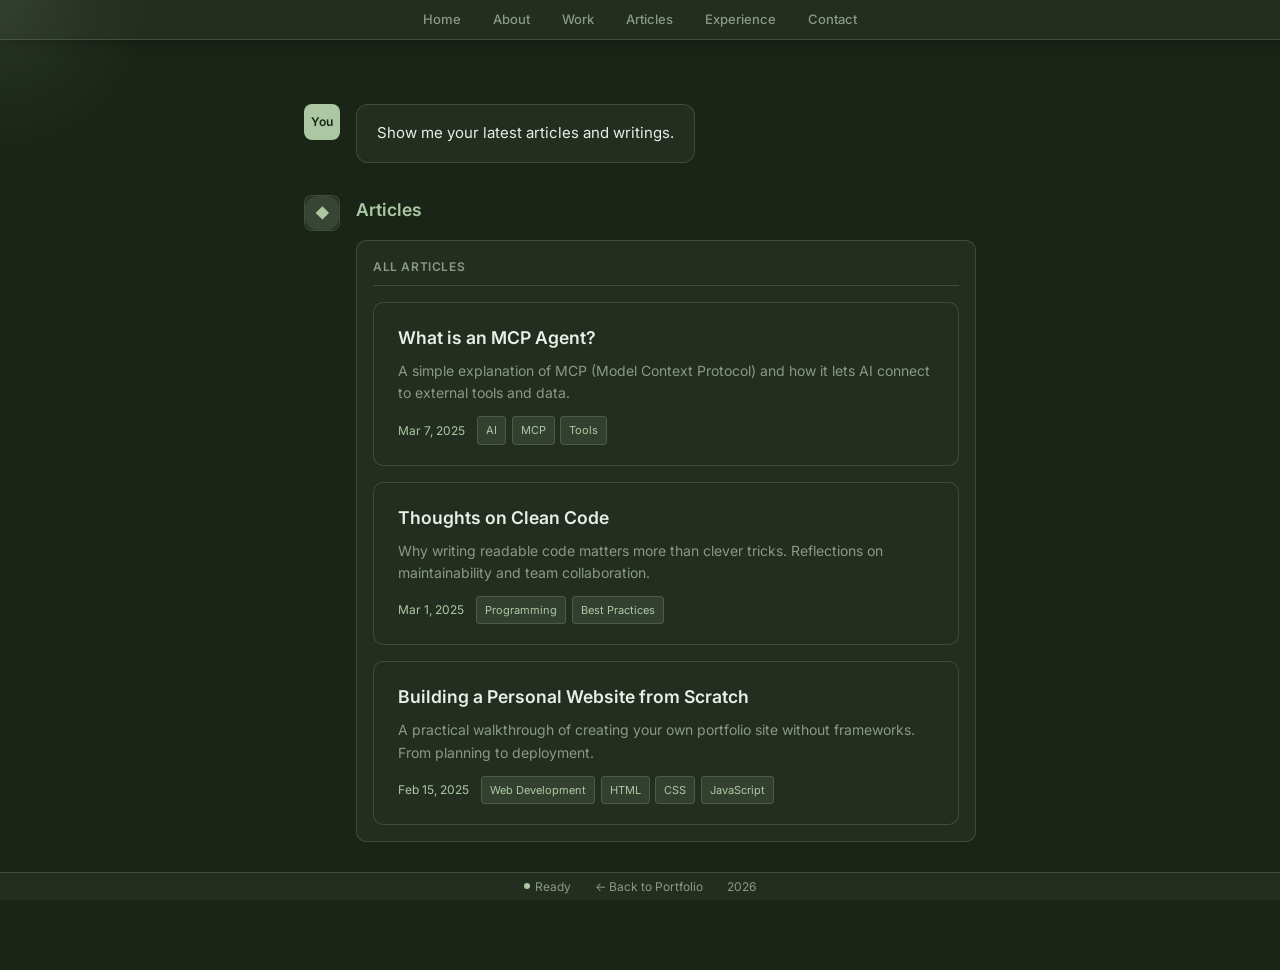
==== articles.html @ 54d461fb "Add initial project structure with HTML, CSS, and JavaScript files - Created .gitignore to exclude u" ====
<!DOCTYPE html>
<html lang="en">
<head>
  <meta charset="UTF-8">
  <meta name="viewport" content="width=device-width, initial-scale=1.0">
  <title>Articles — Portfolio</title>
  <link rel="preconnect" href="https://fonts.googleapis.com">
  <link rel="preconnect" href="https://fonts.gstatic.com" crossorigin>
  <link href="https://fonts.googleapis.com/css2?family=Inter:wght@400;500;600&display=swap" rel="stylesheet">
  <link rel="stylesheet" href="css/styles.css">
  <link rel="stylesheet" href="css/articles.css">
</head>
<body>
  <div class="cursor-glow" id="cursor-glow" aria-hidden="true"></div>
  <div class="llm-container">
    <div class="thinking-bar" id="thinking-bar">
      <span class="thinking-dots"><span></span><span></span><span></span></span>
      <span class="thinking-label">Loading articles...</span>
    </div>

    <main class="chat-main articles-page">
      <div class="message message-user">
        <div class="message-avatar">You</div>
        <div class="message-content">
          <p>Show me your latest articles and writings.</p>
        </div>
      </div>

      <div class="message message-ai">
        <div class="message-avatar thinking-avatar">
          <span class="avatar-pulse"></span>
          <span class="avatar-icon">◆</span>
        </div>
        <div class="message-content response-block">
          <div class="thinking-state" id="articles-thinking">
            <span class="thinking-dots inline"><span></span><span></span><span></span></span>
          </div>
          <div class="response-content stream-in" id="articles-content">
            <h3 class="section-title">Articles</h3>
            <div class="articles-layout" id="articles-layout">
              <aside class="articles-sidebar" id="articles-sidebar">
                <div class="articles-sidebar-header">All articles</div>
                <div class="articles-list" id="articles-list"></div>
              </aside>
              <div class="articles-main" id="articles-main">
                <div class="article-view" id="article-view"></div>
              </div>
            </div>
          </div>
        </div>
      </div>
    </main>
  </div>

  <footer class="llm-footer">
    <span class="footer-status">Ready</span>
    <a href="index.html" class="footer-link">← Back to Portfolio</a>
    <span id="year"></span>
  </footer>

  <nav class="llm-nav">
    <a href="index.html">Home</a>
    <a href="index.html#about">About</a>
    <a href="index.html#projects">Work</a>
    <a href="articles.html">Articles</a>
    <a href="index.html#experience">Experience</a>
    <a href="index.html#contact">Contact</a>
  </nav>

  <script src="js/articles.js"></script>
</body>
</html>
---- css/styles.css ----
/* ===== LLM Thinking - Portfolio ===== */
:root {
  --llm-bg: #1A2517;
  --llm-surface: #232d20;
  --llm-border: rgba(172, 200, 162, 0.2);
  --llm-text: #e8efe6;
  --llm-muted: #8a9a85;
  --llm-accent: #ACC8A2;
  --llm-accent-dim: rgba(172, 200, 162, 0.4);
  --llm-pulse: rgba(172, 200, 162, 0.3);
  --font-sans: 'Inter', system-ui, sans-serif;
}

*, *::before, *::after { box-sizing: border-box; margin: 0; padding: 0; }

html { scroll-behavior: smooth; }

body {
  font-family: var(--font-sans);
  background: var(--llm-bg);
  color: var(--llm-text);
  line-height: 1.65;
  overflow-x: hidden;
  font-size: 15px;
}

/* ===== Cursor Glow - LLM "thinking" follow effect ===== */
.cursor-glow,
.cursor-glow-inner {
  position: fixed;
  pointer-events: none;
  z-index: 9999;
  transform: translate(-50%, -50%);
  border-radius: 50%;
  transition: opacity 0.2s ease;
}

.cursor-glow {
  width: 320px;
  height: 320px;
  background: radial-gradient(
    circle,
    rgba(172, 200, 162, 0.12) 0%,
    rgba(172, 200, 162, 0.04) 40%,
    transparent 70%
  );
  animation: cursorPulse 3s ease-in-out infinite;
}

.cursor-glow-inner {
  width: 80px;
  height: 80px;
  background: radial-gradient(
    circle,
    rgba(172, 200, 162, 0.15) 0%,
    transparent 70%
  );
  animation: cursorPulse 2s ease-in-out infinite 0.5s;
}

@keyframes cursorPulse {
  0%, 100% { opacity: 0.8; transform: translate(-50%, -50%) scale(1); }
  50% { opacity: 1; transform: translate(-50%, -50%) scale(1.05); }
}

/* Hide on touch devices */
@media (hover: none) {
  .cursor-glow,
  .cursor-glow-inner { display: none !important; }
}

/* ===== Container ===== */
.llm-container {
  min-height: 100vh;
  max-width: 720px;
  margin: 0 auto;
  padding: 2rem 1.5rem 6rem;
}

/* ===== Thinking Bar (top) ===== */
.thinking-bar {
  position: fixed;
  top: 0;
  left: 0;
  right: 0;
  height: 36px;
  background: var(--llm-surface);
  border-bottom: 1px solid var(--llm-border);
  display: flex;
  align-items: center;
  gap: 0.5rem;
  padding: 0 1rem;
  z-index: 100;
  font-size: 13px;
  color: var(--llm-muted);
}

.thinking-bar.hidden {
  opacity: 0;
  pointer-events: none;
  height: 0;
  overflow: hidden;
  border-bottom: none;
  transition: opacity 0.4s, height 0.3s;
}

.thinking-dots {
  display: inline-flex;
  gap: 4px;
  align-items: center;
}

.thinking-dots span {
  width: 6px;
  height: 6px;
  background: var(--llm-accent);
  border-radius: 50%;
  animation: thinkBounce 1.4s ease-in-out infinite;
}

.thinking-dots span:nth-child(1) { animation-delay: 0s; }
.thinking-dots span:nth-child(2) { animation-delay: 0.2s; }
.thinking-dots span:nth-child(3) { animation-delay: 0.4s; }

@keyframes thinkBounce {
  0%, 80%, 100% { transform: translateY(0); opacity: 0.5; }
  40% { transform: translateY(-6px); opacity: 1; }
}

.thinking-dots.inline span { width: 5px; height: 5px; }

/* ===== Chat Main ===== */
.chat-main { padding-top: 5.5rem; }

/* ===== Messages ===== */
.message {
  display: flex;
  gap: 1rem;
  margin-bottom: 2rem;
  align-items: flex-start;
}

.message-user .message-content {
  background: var(--llm-surface);
  border: 1px solid var(--llm-border);
  border-radius: 12px;
  padding: 1rem 1.25rem;
  max-width: 85%;
}

.message-user .message-avatar {
  width: 36px;
  height: 36px;
  border-radius: 8px;
  background: var(--llm-accent);
  color: var(--llm-bg);
  display: flex;
  align-items: center;
  justify-content: center;
  font-size: 12px;
  font-weight: 600;
  flex-shrink: 0;
}

.message-ai .message-avatar {
  width: 36px;
  height: 36px;
  border-radius: 8px;
  background: var(--llm-surface);
  border: 1px solid var(--llm-border);
  display: flex;
  align-items: center;
  justify-content: center;
  flex-shrink: 0;
  position: relative;
}

.thinking-avatar .avatar-icon {
  color: var(--llm-accent);
  font-size: 14px;
  position: relative;
  z-index: 1;
}

.avatar-pulse {
  position: absolute;
  inset: 0;
  border-radius: 12px;
  background: var(--llm-pulse);
  animation: avatarPulse 2s ease-in-out infinite;
  opacity: 0.5;
}

@keyframes avatarPulse {
  0%, 100% { transform: scale(1); opacity: 0.3; }
  50% { transform: scale(1.1); opacity: 0.6; }
}

.message-ai .message-content {
  flex: 1;
  min-width: 0;
}

.response-block {
  position: relative;
  min-height: 60px;
}

.thinking-state {
  position: absolute;
  top: 0;
  left: 0;
  padding: 1rem 0;
  color: var(--llm-muted);
  font-size: 14px;
}

.thinking-state.hidden {
  opacity: 0;
  pointer-events: none;
  transition: opacity 0.3s;
}

.response-content {
  opacity: 0;
  transform: translateY(8px);
  transition: opacity 0.5s ease, transform 0.5s ease;
}

.response-content.visible {
  opacity: 1;
  transform: translateY(0);
}

/* Hero response */
.response-greeting { font-size: 1.25rem; margin-bottom: 0.5rem; }
.response-greeting strong { color: var(--llm-accent); }
.hero-tagline { color: var(--llm-muted); margin-bottom: 1.25rem; font-size: 0.95rem; }
.response-cta { display: flex; gap: 0.75rem; flex-wrap: wrap; }

.btn {
  display: inline-block;
  padding: 0.6rem 1.25rem;
  font-size: 14px;
  font-weight: 500;
  text-decoration: none;
  border-radius: 8px;
  transition: all 0.25s;
  border: 1px solid transparent;
}

.btn-primary {
  background: var(--llm-accent);
  color: var(--llm-bg);
}

.btn-primary:hover {
  background: #b8d4ae;
  transform: translateY(-1px);
}

.btn-outline {
  background: transparent;
  color: var(--llm-accent);
  border-color: var(--llm-accent);
}

.btn-outline:hover {
  background: rgba(172, 200, 162, 0.15);
}

/* Section titles */
.section-title {
  font-size: 1.1rem;
  font-weight: 600;
  color: var(--llm-accent);
  margin-bottom: 1rem;
}

/* About */
.about-inner {
  display: grid;
  grid-template-columns: 120px 1fr;
  gap: 1.5rem;
  align-items: start;
}

.about-image {
  position: relative;
  width: 120px;
  aspect-ratio: 1;
  overflow: hidden;
  border-radius: 50%;
  background: var(--llm-surface);
}

.about-image::before {
  content: '';
  position: absolute;
  inset: 0;
  border-radius: 50%;
  padding: 5px;
  background: conic-gradient(
    from 0deg,
    transparent 0deg 60deg,
    var(--llm-accent) 80deg 100deg,
    rgba(172, 200, 162, 0.6) 120deg 140deg,
    transparent 160deg 360deg
  );
  -webkit-mask: linear-gradient(#fff 0 0) content-box, linear-gradient(#fff 0 0);
  mask: linear-gradient(#fff 0 0) content-box, linear-gradient(#fff 0 0);
  -webkit-mask-composite: xor;
  mask-composite: exclude;
  animation: portalSpin 3s linear infinite;
  z-index: 1;
  pointer-events: none;
}

.about-image .image-placeholder,
.about-image img {
  position: relative;
  z-index: 0;
  border-radius: 50%;
}

@keyframes portalSpin {
  to { transform: rotate(360deg); }
}

.about-image .image-placeholder,
.about-image img {
  aspect-ratio: 1;
  width: 100%;
  height: 100%;
  object-fit: cover;
  display: block;
}

.about-image .image-placeholder {
  background: var(--llm-surface);
}

.about-image img {
  width: 100%;
  height: 100%;
  object-fit: cover;
  display: block;
}

.about-name { font-size: 1rem; margin-bottom: 0.5rem; color: var(--llm-text); }
.about-bio { color: var(--llm-muted); font-size: 14px; margin-bottom: 1rem; }

.skills-list {
  display: flex;
  flex-wrap: wrap;
  gap: 0.5rem;
}

.skill-tag {
  padding: 0.35rem 0.75rem;
  background: rgba(172, 200, 162, 0.12);
  color: var(--llm-accent);
  border-radius: 6px;
  font-size: 13px;
  font-weight: 500;
  border: 1px solid var(--llm-border);
  opacity: 0;
  transform: scale(0.9);
  transition: all 0.4s ease;
}

.skill-tag.visible {
  opacity: 1;
  transform: scale(1);
}

/* Projects */
.projects-grid {
  display: flex;
  flex-direction: column;
  gap: 1rem;
}

.project-card {
  padding: 1rem 1.25rem;
  background: var(--llm-surface);
  border: 1px solid var(--llm-border);
  border-radius: 10px;
  opacity: 0;
  transform: translateY(12px);
  transition: all 0.5s ease;
}

.project-card.visible {
  opacity: 1;
  transform: translateY(0);
}

.project-card:hover { border-color: var(--llm-accent); }

.project-card h3 { font-size: 1rem; margin-bottom: 0.4rem; color: var(--llm-text); }
.project-card p { font-size: 13px; color: var(--llm-muted); margin-bottom: 0.75rem; }
.project-tags { display: flex; flex-wrap: wrap; gap: 0.35rem; margin-bottom: 0.75rem; }
.project-tag { font-size: 11px; color: var(--llm-accent); opacity: 0.9; }
.project-links { display: flex; gap: 1rem; }
.project-links a { font-size: 13px; color: var(--llm-accent); text-decoration: none; }
.project-links a:hover { text-decoration: underline; }

/* Experience */
.timeline { position: relative; }

.timeline-item {
  padding-left: 1.5rem;
  padding-bottom: 1.5rem;
  position: relative;
  opacity: 0;
  transform: translateX(-10px);
  transition: all 0.5s ease;
}

.timeline-item.visible {
  opacity: 1;
  transform: translateX(0);
}

.timeline-item::before {
  content: '';
  position: absolute;
  left: 0;
  top: 6px;
  width: 8px;
  height: 8px;
  background: var(--llm-accent);
  border-radius: 50%;
  box-shadow: 0 0 0 3px var(--llm-bg);
}

.timeline-item::after {
  content: '';
  position: absolute;
  left: 3px;
  top: 20px;
  bottom: 0;
  width: 2px;
  background: var(--llm-border);
  border-radius: 1px;
}

.timeline-item:last-child::after { display: none; }

.timeline-date { font-size: 12px; color: var(--llm-accent); margin-bottom: 0.25rem; }
.timeline-title { font-size: 0.95rem; font-weight: 600; margin-bottom: 0.25rem; }
.timeline-company { font-size: 13px; color: var(--llm-muted); margin-bottom: 0.35rem; }
.timeline-desc { font-size: 13px; color: var(--llm-muted); line-height: 1.5; }

/* Contact */
.contact-text { margin-bottom: 1rem; color: var(--llm-muted); font-size: 14px; }
.contact-links { display: flex; gap: 1rem; flex-wrap: wrap; }
.contact-links a {
  display: inline-flex;
  align-items: center;
  gap: 0.5rem;
  color: var(--llm-accent);
  text-decoration: none;
  padding: 0.5rem 1rem;
  border: 1px solid var(--llm-border);
  border-radius: 8px;
  font-size: 14px;
  transition: all 0.25s;
}
.contact-links a:hover {
  background: rgba(172, 200, 162, 0.1);
  border-color: var(--llm-accent);
}

/* Footer */
.llm-footer {
  position: fixed;
  bottom: 0;
  left: 0;
  right: 0;
  height: 28px;
  background: var(--llm-surface);
  border-top: 1px solid var(--llm-border);
  display: flex;
  align-items: center;
  justify-content: center;
  gap: 1.5rem;
  font-size: 12px;
  color: var(--llm-muted);
  z-index: 99;
}

.footer-status {
  display: inline-flex;
  align-items: center;
  gap: 0.35rem;
}

.footer-status::before {
  content: '';
  width: 6px;
  height: 6px;
  background: var(--llm-accent);
  border-radius: 50%;
  animation: statusPulse 2s ease-in-out infinite;
}

@keyframes statusPulse {
  0%, 100% { opacity: 1; box-shadow: 0 0 0 0 var(--llm-pulse); }
  50% { opacity: 0.7; }
}

/* Nav */
.llm-nav {
  position: fixed;
  top: 36px;
  left: 0;
  right: 0;
  height: 40px;
  background: var(--llm-surface);
  display: flex;
  align-items: center;
  justify-content: center;
  gap: 2rem;
  z-index: 101;
  border-bottom: 1px solid var(--llm-border);
  box-shadow: 0 4px 12px rgba(0, 0, 0, 0.25);
  transition: top 0.3s ease;
  -webkit-backdrop-filter: none;
  backdrop-filter: none;
}

/* When thinking bar is hidden, nav moves up */
body.thinking-done .llm-nav {
  top: 0;
}

body.thinking-done .chat-main {
  padding-top: 4.5rem;
}

.llm-nav a {
  color: var(--llm-muted);
  text-decoration: none;
  font-size: 13px;
  font-weight: 500;
  transition: color 0.2s;
}

.llm-nav a:hover { color: var(--llm-accent); }

/* Responsive */
@media (max-width: 640px) {
  .llm-container { padding: 1rem 1rem 5rem; }
  .chat-main { padding-top: 5rem; }
  .thinking-bar { height: 32px; }
  .llm-nav { top: 32px; flex-wrap: wrap; padding: 0.5rem; gap: 1rem; }
  .about-inner { grid-template-columns: 1fr; }
  .message-user .message-content { max-width: 95%; }
}
---- css/articles.css ----
/* Articles page - extends LLM theme */
.articles-page { padding-top: 5.5rem; }

/* When viewing article: center layout, widen for easier reading */
body.article-viewing .llm-container {
  max-width: 1100px;
  margin-left: auto;
  margin-right: auto;
  padding-left: 0;
  padding-right: 0;
}

body.article-viewing .articles-page .message-ai {
  gap: 0;
}

body.article-viewing .articles-page .message-ai .message-avatar {
  display: none;
}

body.article-viewing .articles-page .message-ai .message-content {
  padding: 0;
}

/* Reduce padding on article content area */
body.article-viewing .response-content {
  padding: 0;
}

body.article-viewing .articles-main {
  padding: 0;
}

/* Layout: list full-width by default, sidebar + main when article open */
.articles-layout {
  display: flex;
  flex-direction: row;
  gap: 1.5rem;
  margin-top: 1rem;
  transition: all 0.3s ease;
}

.articles-sidebar {
  flex: 1;
  min-width: 0;
  padding: 1rem;
  background: var(--llm-surface);
  border: 1px solid var(--llm-border);
  border-radius: 10px;
  transition: all 0.3s ease;
}

.articles-sidebar-header {
  font-size: 12px;
  font-weight: 600;
  color: var(--llm-muted);
  text-transform: uppercase;
  letter-spacing: 0.05em;
  margin-bottom: 1rem;
  padding-bottom: 0.5rem;
  border-bottom: 1px solid var(--llm-border);
}

.articles-main {
  display: none;
  flex: 1;
  min-width: 0;
}

/* When article is open: sidebar fixed width, main visible */
.articles-layout.article-active {
  gap: 0.75rem;
}

.articles-layout.article-active .articles-sidebar {
  flex: 0 0 200px;
}

.articles-layout.article-active .articles-main {
  display: block;
}

/* Compact cards in sidebar when article is open */
.articles-layout.article-active .article-card {
  padding: 0.875rem 1rem;
}

.articles-layout.article-active .article-excerpt {
  display: none;
}

.articles-layout.article-active .article-meta {
  margin-top: 0.25rem;
}

.articles-layout.article-active .article-title {
  font-size: 0.95rem;
  margin-bottom: 0.25rem;
}

/* Active article highlight in sidebar */
.article-card.active {
  border-color: var(--llm-accent);
  background: rgba(172, 200, 162, 0.08);
}

.articles-list {
  display: flex;
  flex-direction: column;
  gap: 1rem;
}

.article-card {
  padding: 1.25rem 1.5rem;
  background: var(--llm-surface);
  border: 1px solid var(--llm-border);
  border-radius: 10px;
  cursor: pointer;
  transition: all 0.25s ease;
}

.article-card:hover {
  border-color: var(--llm-accent);
  box-shadow: 0 4px 20px rgba(0, 0, 0, 0.15);
}

.article-title {
  font-size: 1.1rem;
  font-weight: 600;
  color: var(--llm-text);
  margin-bottom: 0.5rem;
}

.article-excerpt {
  font-size: 14px;
  color: var(--llm-muted);
  line-height: 1.6;
  margin-bottom: 0.75rem;
}

.article-meta {
  display: flex;
  flex-wrap: wrap;
  align-items: center;
  gap: 0.75rem;
}

.article-date {
  font-size: 12px;
  color: var(--llm-accent);
}

.article-tags {
  display: flex;
  flex-wrap: wrap;
  gap: 0.35rem;
}

.article-tag {
  font-size: 11px;
  padding: 0.25rem 0.5rem;
  background: rgba(172, 200, 162, 0.12);
  color: var(--llm-accent);
  border-radius: 4px;
  border: 1px solid var(--llm-border);
}

.article-empty {
  color: var(--llm-muted);
  font-size: 14px;
  padding: 1rem 0;
}

.article-view {
  display: none;
  margin-top: 0;
}

.article-view.visible {
  display: block;
}

.article-full {
  padding: 1rem 0;
  padding-left: 0;
  padding-right: 0;
}

.article-back {
  display: inline-block;
  font-size: 13px;
  color: var(--llm-accent);
  text-decoration: none;
  margin-bottom: 1rem;
  transition: color 0.2s;
}

.article-back:hover { color: var(--llm-text); }

@media (max-width: 640px) {
  /* Restore padding on mobile for comfortable reading */
  body.article-viewing .llm-container {
    padding-left: 1rem;
    padding-right: 1rem;
  }

  .articles-layout.article-active {
    flex-direction: column;
    gap: 1rem;
  }

  /* Hide sidebar when viewing article on mobile - cleaner, less clutter */
  .articles-layout.article-active .articles-sidebar {
    display: none;
  }

  /* Hide "Articles" heading when viewing article - less clutter */
  .response-content:has(.articles-layout.article-active) .section-title {
    display: none;
  }

  .article-back {
    display: block;
    margin-bottom: 1rem;
    font-size: 14px;
  }

  /* Full-width article content on mobile, comfortable padding */
  .article-full-content {
    max-width: 100%;
    margin-left: 0;
    margin-right: 0;
  }

  .article-full-title {
    font-size: 1.35rem;
  }

  .article-full-meta {
    font-size: 12px;
    margin-bottom: 1.25rem;
  }

  .article-full {
    padding: 1.25rem 0 2rem;
  }

  .article-full-content {
    line-height: 1.8;
    font-size: 16px;
  }

  .article-full-content p {
    margin-bottom: 1.25rem;
  }
}

.article-full-title {
  font-size: 1.5rem;
  font-weight: 600;
  color: var(--llm-text);
  margin-bottom: 0.75rem;
}

.article-full-meta {
  display: flex;
  flex-wrap: wrap;
  align-items: center;
  gap: 0.75rem;
  margin-bottom: 1.5rem;
  font-size: 13px;
  color: var(--llm-muted);
}

.article-full-content {
  font-size: 15px;
  line-height: 1.75;
  color: var(--llm-text);
  text-align: left;
  max-width: 80ch;
  margin-left: 0;
  margin-right: auto;
}

.article-full-content p {
  margin-bottom: 1rem;
}

.article-full-content p:last-child {
  margin-bottom: 0;
}

.footer-link {
  color: var(--llm-muted);
  text-decoration: none;
  font-size: 12px;
}

.footer-link:hover { color: var(--llm-accent); }
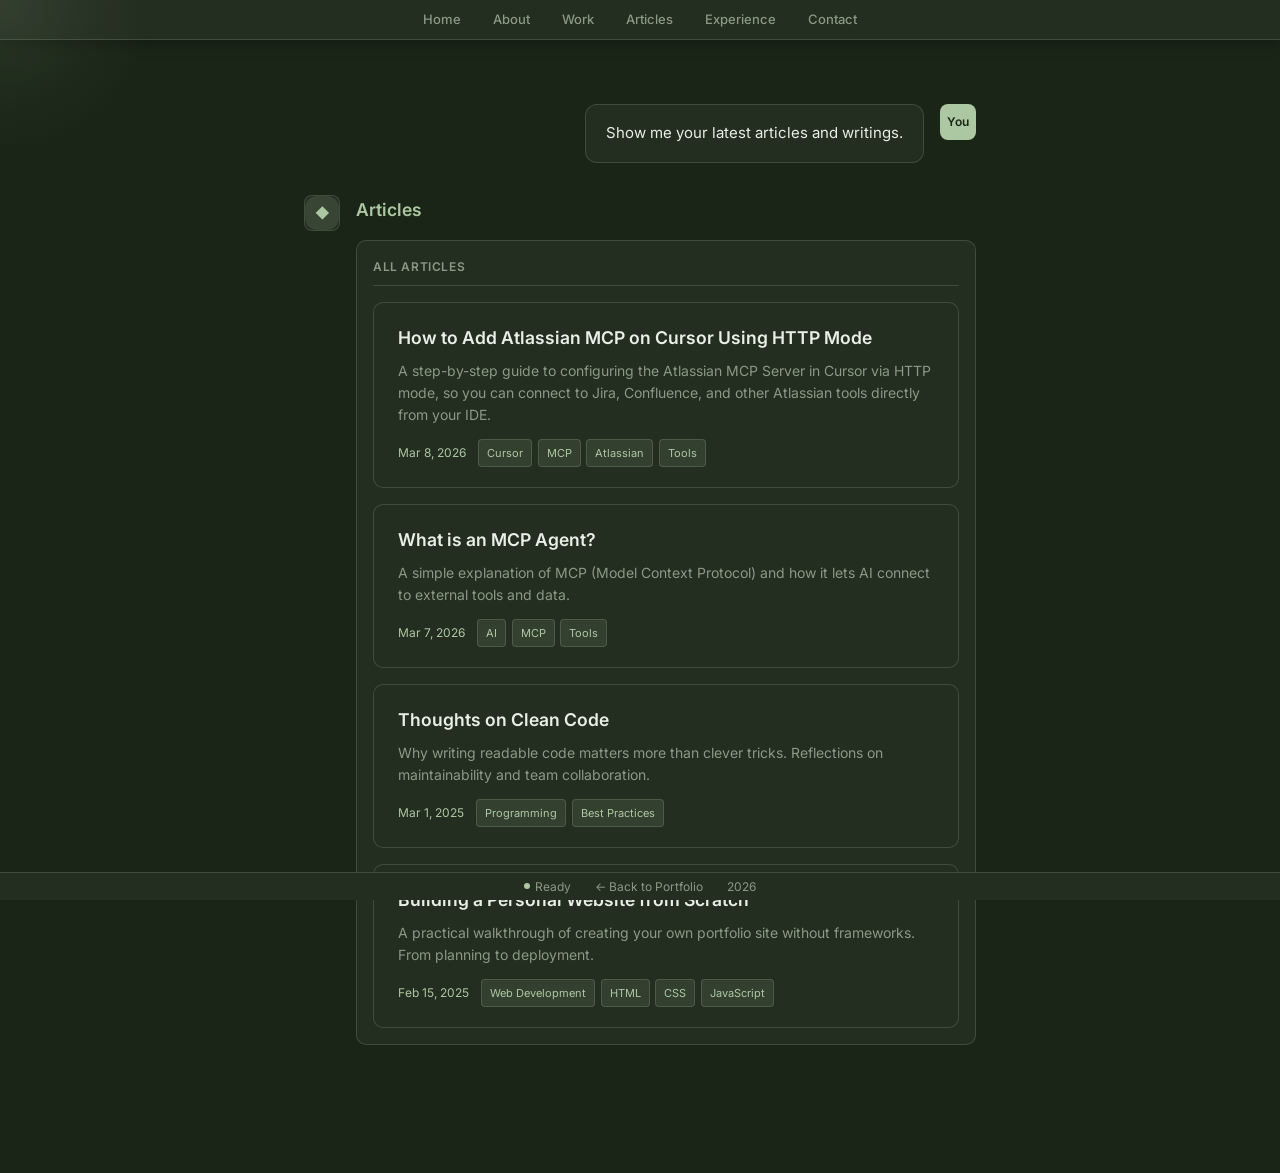
==== commit 3236d11e: "Update article styling and enhance share card functionality - Updated the font styles in articles.ht" ====
--- a/articles.html
+++ b/articles.html
@@ -6,7 +6,7 @@
   <title>Articles — Portfolio</title>
   <link rel="preconnect" href="https://fonts.googleapis.com">
   <link rel="preconnect" href="https://fonts.gstatic.com" crossorigin>
-  <link href="https://fonts.googleapis.com/css2?family=Inter:wght@400;500;600&display=swap" rel="stylesheet">
+  <link href="https://fonts.googleapis.com/css2?family=Inter:wght@400;500;600&family=Roboto:wght@400;500;600;700&display=swap" rel="stylesheet">
   <link rel="stylesheet" href="css/styles.css">
   <link rel="stylesheet" href="css/articles.css">
 </head>
--- a/css/styles.css
+++ b/css/styles.css
@@ -138,6 +138,11 @@
   gap: 1rem;
   margin-bottom: 2rem;
   align-items: flex-start;
+}
+
+.message-user {
+  flex-direction: row-reverse;
+  margin-left: auto;
 }
 
 .message-user .message-content {
--- a/css/articles.css
+++ b/css/articles.css
@@ -1,5 +1,12 @@
 /* Articles page - extends LLM theme */
 .articles-page { padding-top: 5.5rem; }
+
+/* Match index page layout: diamond left, content right, left-aligned (like About Me, Projects, etc.) */
+.articles-page .message-ai {
+  flex-direction: row;
+  margin-left: 0;
+  justify-content: flex-start;
+}
 
 /* When viewing article: center layout, widen for easier reading */
 body.article-viewing .llm-container {
@@ -255,11 +262,115 @@
   }
 }
 
+.article-header-row {
+  display: flex;
+  flex-wrap: wrap;
+  align-items: flex-start;
+  justify-content: space-between;
+  gap: 1rem;
+  margin-bottom: 0.75rem;
+}
+
+.article-share-btn {
+  display: inline-flex;
+  align-items: center;
+  gap: 0.5rem;
+  padding: 0.5rem 1rem;
+  font-size: 13px;
+  font-weight: 500;
+  color: var(--llm-accent);
+  background: rgba(172, 200, 162, 0.12);
+  border: 1px solid var(--llm-border);
+  border-radius: 8px;
+  cursor: pointer;
+  transition: all 0.25s ease;
+  flex-shrink: 0;
+}
+
+.article-share-btn:hover {
+  background: rgba(172, 200, 162, 0.2);
+  border-color: var(--llm-accent);
+}
+
+.share-icon {
+  display: inline-flex;
+  align-items: center;
+  justify-content: center;
+  color: inherit;
+}
+.share-icon svg { flex-shrink: 0; }
+
+/* Share modal */
+.share-modal {
+  position: fixed;
+  inset: 0;
+  z-index: 10000;
+  display: flex;
+  align-items: center;
+  justify-content: center;
+  padding: 1.5rem;
+}
+
+.share-modal-backdrop {
+  position: absolute;
+  inset: 0;
+  background: rgba(0, 0, 0, 0.75);
+  cursor: pointer;
+}
+
+.share-modal-content {
+  position: relative;
+  background: var(--llm-surface);
+  border: 1px solid var(--llm-border);
+  border-radius: 12px;
+  padding: 1.5rem;
+  max-width: 420px;
+  width: 100%;
+}
+
+.share-modal-title {
+  font-size: 1rem;
+  font-weight: 600;
+  color: var(--llm-accent);
+  margin-bottom: 0.5rem;
+}
+
+.share-modal-hint {
+  font-size: 13px;
+  color: var(--llm-muted);
+  margin-bottom: 1rem;
+}
+
+.share-preview {
+  border-radius: 8px;
+  overflow: auto;
+  border: 1px solid var(--llm-border);
+  margin-bottom: 1.25rem;
+  max-height: min(70vh, 640px);
+}
+
+.share-preview img {
+  display: block;
+  width: 100%;
+  height: auto;
+  object-fit: contain;
+}
+
+.share-modal-actions {
+  display: flex;
+  gap: 0.75rem;
+  flex-wrap: wrap;
+}
+
+.share-download { text-decoration: none; }
+
 .article-full-title {
   font-size: 1.5rem;
   font-weight: 600;
   color: var(--llm-text);
-  margin-bottom: 0.75rem;
+  margin-bottom: 0;
+  flex: 1;
+  min-width: 0;
 }
 
 .article-full-meta {
@@ -290,6 +401,33 @@
   margin-bottom: 0;
 }
 
+.article-full-content h3 {
+  font-size: 1.1rem;
+  font-weight: 600;
+  color: var(--llm-text);
+  margin-top: 1.5rem;
+  margin-bottom: 0.75rem;
+}
+
+.article-full-content code {
+  font-size: 0.9em;
+  padding: 0.15rem 0.4rem;
+  background: rgba(0, 0, 0, 0.2);
+  border-radius: 4px;
+  border: 1px solid var(--llm-border);
+}
+
+.article-figure {
+  margin: 1.25rem 0;
+}
+
+.article-figure img {
+  max-width: 100%;
+  height: auto;
+  border-radius: 8px;
+  border: 1px solid var(--llm-border);
+}
+
 .footer-link {
   color: var(--llm-muted);
   text-decoration: none;
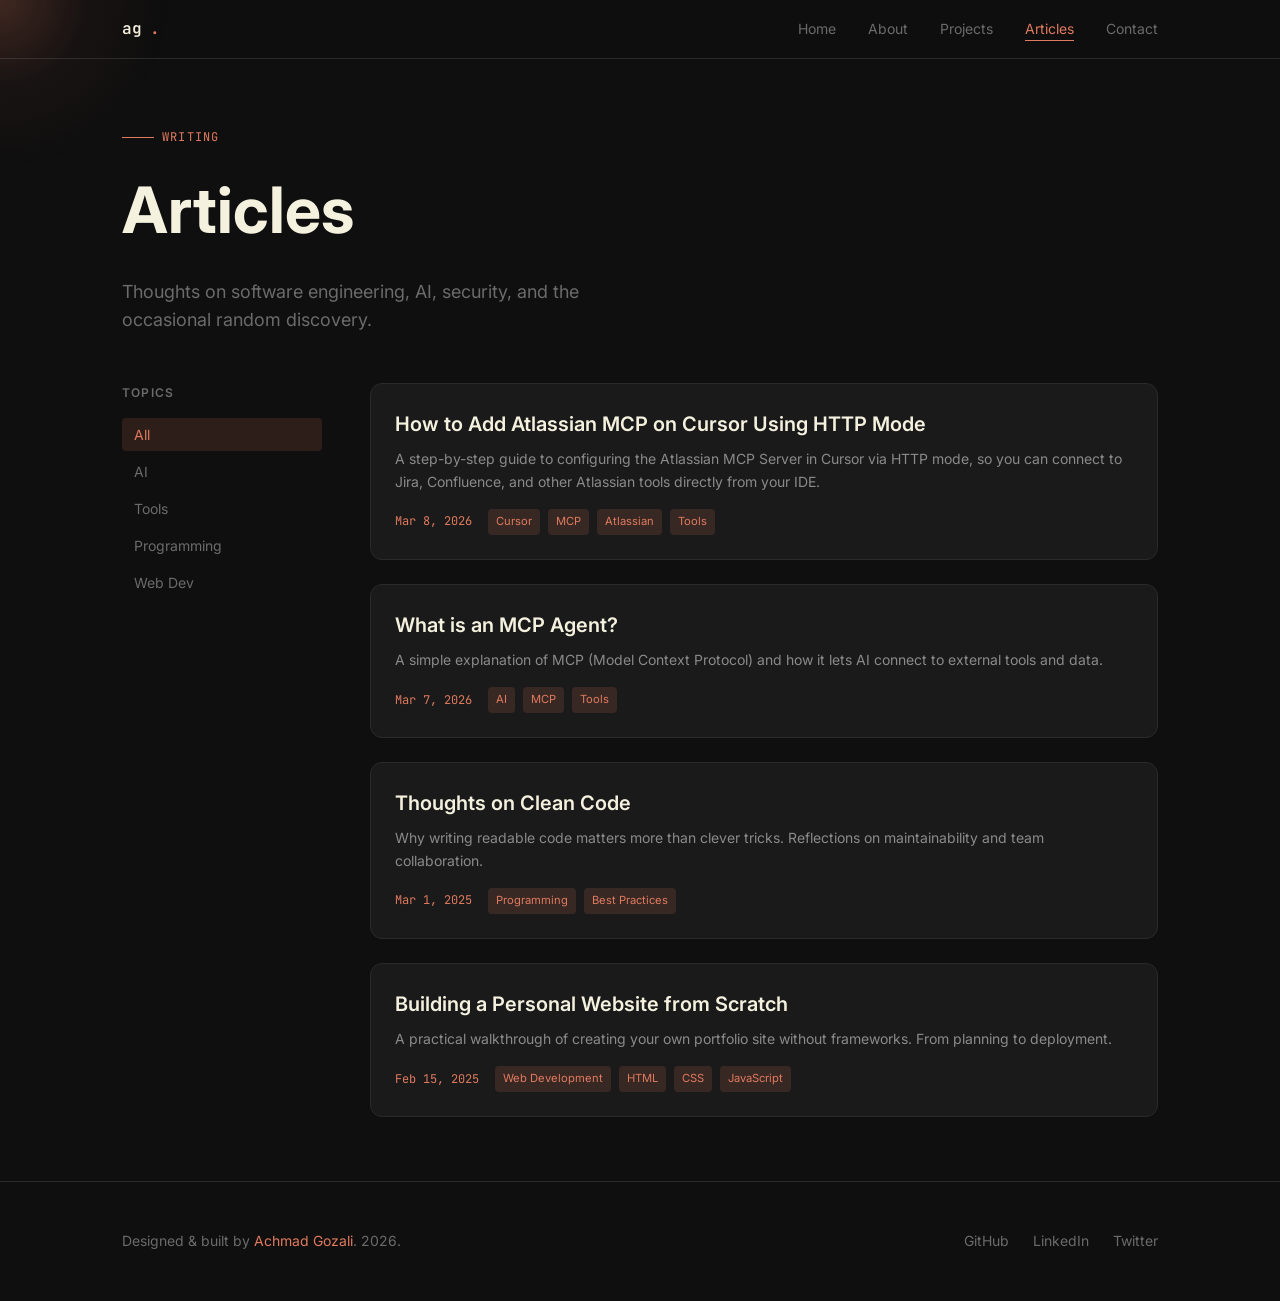
==== commit a30a8c9c: "Revamp articles page and update personal branding - Changed the page title to "Articles — Achmad Goz" ====
--- a/articles.html
+++ b/articles.html
@@ -3,70 +3,87 @@
 <head>
   <meta charset="UTF-8">
   <meta name="viewport" content="width=device-width, initial-scale=1.0">
-  <title>Articles — Portfolio</title>
+  <title>Articles — Achmad Gozali</title>
+  <meta name="description" content="Thoughts on software engineering, AI, security, and building things.">
+  
   <link rel="preconnect" href="https://fonts.googleapis.com">
   <link rel="preconnect" href="https://fonts.gstatic.com" crossorigin>
-  <link href="https://fonts.googleapis.com/css2?family=Inter:wght@400;500;600&family=Roboto:wght@400;500;600;700&display=swap" rel="stylesheet">
   <link rel="stylesheet" href="css/styles.css">
   <link rel="stylesheet" href="css/articles.css">
 </head>
 <body>
   <div class="cursor-glow" id="cursor-glow" aria-hidden="true"></div>
-  <div class="llm-container">
-    <div class="thinking-bar" id="thinking-bar">
-      <span class="thinking-dots"><span></span><span></span><span></span></span>
-      <span class="thinking-label">Loading articles...</span>
+
+  <nav class="nav">
+    <div class="nav-inner">
+      <a href="index.html" class="nav-logo">ag<span>.</span></a>
+      <ul class="nav-links" id="nav-links">
+        <li><a href="index.html">Home</a></li>
+        <li><a href="index.html#about">About</a></li>
+        <li><a href="index.html#projects">Projects</a></li>
+        <li><a href="articles.html" class="active">Articles</a></li>
+        <li><a href="index.html#contact">Contact</a></li>
+      </ul>
+      <button class="nav-toggle" id="nav-toggle" aria-label="Toggle navigation">
+        <span></span>
+        <span></span>
+        <span></span>
+      </button>
     </div>
+  </nav>
 
-    <main class="chat-main articles-page">
-      <div class="message message-user">
-        <div class="message-avatar">You</div>
-        <div class="message-content">
-          <p>Show me your latest articles and writings.</p>
-        </div>
-      </div>
+  <main class="articles-page">
+    <div class="container">
+      <header class="articles-header fade-in">
+        <p class="section-label">Writing</p>
+        <h1 class="articles-title">Articles</h1>
+        <p class="articles-subtitle">
+          Thoughts on software engineering, AI, security, and the occasional random discovery.
+        </p>
+      </header>
 
-      <div class="message message-ai">
-        <div class="message-avatar thinking-avatar">
-          <span class="avatar-pulse"></span>
-          <span class="avatar-icon">◆</span>
-        </div>
-        <div class="message-content response-block">
-          <div class="thinking-state" id="articles-thinking">
-            <span class="thinking-dots inline"><span></span><span></span><span></span></span>
+      <div class="articles-layout">
+        <aside class="articles-sidebar fade-in">
+          <div class="sidebar-section">
+            <h3 class="sidebar-title">Topics</h3>
+            <ul class="sidebar-nav" id="topic-filter">
+              <li><button class="topic-btn active" data-topic="all">All</button></li>
+              <li><button class="topic-btn" data-topic="AI">AI</button></li>
+              <li><button class="topic-btn" data-topic="Tools">Tools</button></li>
+              <li><button class="topic-btn" data-topic="Programming">Programming</button></li>
+              <li><button class="topic-btn" data-topic="Web Dev">Web Dev</button></li>
+            </ul>
           </div>
-          <div class="response-content stream-in" id="articles-content">
-            <h3 class="section-title">Articles</h3>
-            <div class="articles-layout" id="articles-layout">
-              <aside class="articles-sidebar" id="articles-sidebar">
-                <div class="articles-sidebar-header">All articles</div>
-                <div class="articles-list" id="articles-list"></div>
-              </aside>
-              <div class="articles-main" id="articles-main">
-                <div class="article-view" id="article-view"></div>
-              </div>
-            </div>
+        </aside>
+
+        <div class="articles-main">
+          <div class="articles-list" id="articles-list">
+            <!-- Articles loaded via JS -->
+          </div>
+          <div class="article-view" id="article-view">
+            <!-- Article content loaded via JS -->
           </div>
         </div>
       </div>
-    </main>
-  </div>
+    </div>
+  </main>
 
-  <footer class="llm-footer">
-    <span class="footer-status">Ready</span>
-    <a href="index.html" class="footer-link">← Back to Portfolio</a>
-    <span id="year"></span>
+  <footer class="footer">
+    <div class="container">
+      <div class="footer-inner">
+        <p class="footer-text">
+          Designed & built by <a href="index.html">Achmad Gozali</a>. 2026.
+        </p>
+        <div class="footer-links">
+          <a href="https://github.com/devdotninja-prog" target="_blank" rel="noopener">GitHub</a>
+          <a href="https://www.linkedin.com/in/achmad-gozali-32b840130" target="_blank" rel="noopener">LinkedIn</a>
+          <a href="https://twitter.com/devdotninja" target="_blank" rel="noopener">Twitter</a>
+        </div>
+      </div>
+    </div>
   </footer>
 
-  <nav class="llm-nav">
-    <a href="index.html">Home</a>
-    <a href="index.html#about">About</a>
-    <a href="index.html#projects">Work</a>
-    <a href="articles.html">Articles</a>
-    <a href="index.html#experience">Experience</a>
-    <a href="index.html#contact">Contact</a>
-  </nav>
-
+  <script src="js/script.js"></script>
   <script src="js/articles.js"></script>
 </body>
 </html>
--- a/css/styles.css
+++ b/css/styles.css
@@ -1,399 +1,562 @@
-/* ===== LLM Thinking - Portfolio ===== */
+/* ===== Warm Brutalist Portfolio ===== */
+@import url('https://fonts.googleapis.com/css2?family=Inter:wght@400;500;600;700&family=JetBrains+Mono:wght@400;500;600&display=swap');
+
 :root {
-  --llm-bg: #1A2517;
-  --llm-surface: #232d20;
-  --llm-border: rgba(172, 200, 162, 0.2);
-  --llm-text: #e8efe6;
-  --llm-muted: #8a9a85;
-  --llm-accent: #ACC8A2;
-  --llm-accent-dim: rgba(172, 200, 162, 0.4);
-  --llm-pulse: rgba(172, 200, 162, 0.3);
+  --bg-primary: #0f0f0f;
+  --bg-surface: #1a1a1a;
+  --bg-elevated: #222222;
+  --accent: #e07a5f;
+  --accent-dim: rgba(224, 122, 95, 0.15);
+  --accent-glow: rgba(224, 122, 95, 0.4);
+  --text-primary: #f4f1de;
+  --text-muted: #6b6b6b;
+  --text-dim: #8a8a8a;
+  --border: #2a2a2a;
+  --border-light: #3a3a3a;
+  
   --font-sans: 'Inter', system-ui, sans-serif;
-}
-
-*, *::before, *::after { box-sizing: border-box; margin: 0; padding: 0; }
-
-html { scroll-behavior: smooth; }
+  --font-mono: 'JetBrains Mono', 'Fira Code', monospace;
+  
+  --radius-sm: 4px;
+  --radius-md: 8px;
+  --radius-lg: 12px;
+  
+  --transition-fast: 150ms ease;
+  --transition-base: 250ms ease;
+  --transition-slow: 400ms ease;
+}
+
+*, *::before, *::after {
+  box-sizing: border-box;
+  margin: 0;
+  padding: 0;
+}
+
+html {
+  scroll-behavior: smooth;
+  font-size: 16px;
+}
 
 body {
   font-family: var(--font-sans);
-  background: var(--llm-bg);
-  color: var(--llm-text);
-  line-height: 1.65;
+  background: var(--bg-primary);
+  color: var(--text-primary);
+  line-height: 1.6;
   overflow-x: hidden;
-  font-size: 15px;
-}
-
-/* ===== Cursor Glow - LLM "thinking" follow effect ===== */
-.cursor-glow,
-.cursor-glow-inner {
+  -webkit-font-smoothing: antialiased;
+  -moz-osx-font-smoothing: grayscale;
+}
+
+::selection {
+  background: var(--accent);
+  color: var(--bg-primary);
+}
+
+a {
+  color: inherit;
+  text-decoration: none;
+}
+
+img {
+  max-width: 100%;
+  height: auto;
+  display: block;
+}
+
+/* ===== Cursor Glow ===== */
+.cursor-glow {
   position: fixed;
+  width: 400px;
+  height: 400px;
   pointer-events: none;
   z-index: 9999;
   transform: translate(-50%, -50%);
-  border-radius: 50%;
-  transition: opacity 0.2s ease;
-}
-
-.cursor-glow {
-  width: 320px;
-  height: 320px;
   background: radial-gradient(
     circle,
-    rgba(172, 200, 162, 0.12) 0%,
-    rgba(172, 200, 162, 0.04) 40%,
-    transparent 70%
+    var(--accent-glow) 0%,
+    rgba(224, 122, 95, 0.08) 30%,
+    transparent 60%
   );
-  animation: cursorPulse 3s ease-in-out infinite;
-}
-
-.cursor-glow-inner {
-  width: 80px;
-  height: 80px;
-  background: radial-gradient(
-    circle,
-    rgba(172, 200, 162, 0.15) 0%,
-    transparent 70%
-  );
-  animation: cursorPulse 2s ease-in-out infinite 0.5s;
-}
-
-@keyframes cursorPulse {
-  0%, 100% { opacity: 0.8; transform: translate(-50%, -50%) scale(1); }
-  50% { opacity: 1; transform: translate(-50%, -50%) scale(1.05); }
-}
-
-/* Hide on touch devices */
+  opacity: 0.6;
+  transition: opacity 0.3s ease;
+}
+
 @media (hover: none) {
-  .cursor-glow,
-  .cursor-glow-inner { display: none !important; }
-}
-
-/* ===== Container ===== */
-.llm-container {
-  min-height: 100vh;
-  max-width: 720px;
+  .cursor-glow { display: none; }
+}
+
+/* ===== Layout ===== */
+.container {
+  max-width: 1100px;
   margin: 0 auto;
-  padding: 2rem 1.5rem 6rem;
-}
-
-/* ===== Thinking Bar (top) ===== */
-.thinking-bar {
+  padding: 0 2rem;
+}
+
+.section {
+  padding: 6rem 0;
+  position: relative;
+}
+
+.section-label {
+  font-family: var(--font-mono);
+  font-size: 0.75rem;
+  color: var(--accent);
+  letter-spacing: 0.1em;
+  text-transform: uppercase;
+  margin-bottom: 0.75rem;
+  display: flex;
+  align-items: center;
+  gap: 0.5rem;
+}
+
+.section-label::before {
+  content: '';
+  width: 2rem;
+  height: 1px;
+  background: var(--accent);
+}
+
+.section-title {
+  font-size: clamp(2rem, 5vw, 3rem);
+  font-weight: 700;
+  color: var(--text-primary);
+  line-height: 1.1;
+  margin-bottom: 2rem;
+}
+
+/* ===== Navigation ===== */
+.nav {
   position: fixed;
   top: 0;
   left: 0;
   right: 0;
-  height: 36px;
-  background: var(--llm-surface);
-  border-bottom: 1px solid var(--llm-border);
+  z-index: 100;
+  background: rgba(15, 15, 15, 0.85);
+  backdrop-filter: blur(12px);
+  border-bottom: 1px solid var(--border);
+}
+
+.nav-inner {
+  max-width: 1100px;
+  margin: 0 auto;
+  padding: 1rem 2rem;
+  display: flex;
+  justify-content: space-between;
+  align-items: center;
+}
+
+.nav-logo {
+  font-family: var(--font-mono);
+  font-size: 1rem;
+  font-weight: 600;
+  color: var(--text-primary);
   display: flex;
   align-items: center;
   gap: 0.5rem;
-  padding: 0 1rem;
-  z-index: 100;
-  font-size: 13px;
-  color: var(--llm-muted);
-}
-
-.thinking-bar.hidden {
-  opacity: 0;
-  pointer-events: none;
-  height: 0;
+}
+
+.nav-logo span {
+  color: var(--accent);
+}
+
+.nav-links {
+  display: flex;
+  gap: 2rem;
+  list-style: none;
+}
+
+.nav-links a {
+  font-size: 0.875rem;
+  color: var(--text-muted);
+  transition: color var(--transition-fast);
+  position: relative;
+}
+
+.nav-links a::after {
+  content: '';
+  position: absolute;
+  bottom: -4px;
+  left: 0;
+  width: 0;
+  height: 1px;
+  background: var(--accent);
+  transition: width var(--transition-base);
+}
+
+.nav-links a:hover {
+  color: var(--text-primary);
+}
+
+.nav-links a:hover::after {
+  width: 100%;
+}
+
+.nav-links a.active {
+  color: var(--accent);
+}
+
+.nav-links a.active::after {
+  width: 100%;
+}
+
+.nav-toggle {
+  display: none;
+  flex-direction: column;
+  gap: 5px;
+  background: none;
+  border: none;
+  cursor: pointer;
+  padding: 4px;
+}
+
+.nav-toggle span {
+  display: block;
+  width: 24px;
+  height: 2px;
+  background: var(--text-primary);
+  transition: var(--transition-fast);
+}
+
+/* ===== Hero Section ===== */
+.hero {
+  min-height: 100vh;
+  display: flex;
+  align-items: center;
+  position: relative;
   overflow: hidden;
-  border-bottom: none;
-  transition: opacity 0.4s, height 0.3s;
-}
-
-.thinking-dots {
-  display: inline-flex;
-  gap: 4px;
-  align-items: center;
-}
-
-.thinking-dots span {
-  width: 6px;
-  height: 6px;
-  background: var(--llm-accent);
-  border-radius: 50%;
-  animation: thinkBounce 1.4s ease-in-out infinite;
-}
-
-.thinking-dots span:nth-child(1) { animation-delay: 0s; }
-.thinking-dots span:nth-child(2) { animation-delay: 0.2s; }
-.thinking-dots span:nth-child(3) { animation-delay: 0.4s; }
-
-@keyframes thinkBounce {
-  0%, 80%, 100% { transform: translateY(0); opacity: 0.5; }
-  40% { transform: translateY(-6px); opacity: 1; }
-}
-
-.thinking-dots.inline span { width: 5px; height: 5px; }
-
-/* ===== Chat Main ===== */
-.chat-main { padding-top: 5.5rem; }
-
-/* ===== Messages ===== */
-.message {
-  display: flex;
-  gap: 1rem;
-  margin-bottom: 2rem;
-  align-items: flex-start;
-}
-
-.message-user {
-  flex-direction: row-reverse;
-  margin-left: auto;
-}
-
-.message-user .message-content {
-  background: var(--llm-surface);
-  border: 1px solid var(--llm-border);
-  border-radius: 12px;
-  padding: 1rem 1.25rem;
-  max-width: 85%;
-}
-
-.message-user .message-avatar {
-  width: 36px;
-  height: 36px;
-  border-radius: 8px;
-  background: var(--llm-accent);
-  color: var(--llm-bg);
-  display: flex;
-  align-items: center;
-  justify-content: center;
-  font-size: 12px;
-  font-weight: 600;
-  flex-shrink: 0;
-}
-
-.message-ai .message-avatar {
-  width: 36px;
-  height: 36px;
-  border-radius: 8px;
-  background: var(--llm-surface);
-  border: 1px solid var(--llm-border);
-  display: flex;
-  align-items: center;
-  justify-content: center;
-  flex-shrink: 0;
-  position: relative;
-}
-
-.thinking-avatar .avatar-icon {
-  color: var(--llm-accent);
-  font-size: 14px;
-  position: relative;
-  z-index: 1;
-}
-
-.avatar-pulse {
-  position: absolute;
-  inset: 0;
-  border-radius: 12px;
-  background: var(--llm-pulse);
-  animation: avatarPulse 2s ease-in-out infinite;
-  opacity: 0.5;
-}
-
-@keyframes avatarPulse {
-  0%, 100% { transform: scale(1); opacity: 0.3; }
-  50% { transform: scale(1.1); opacity: 0.6; }
-}
-
-.message-ai .message-content {
-  flex: 1;
-  min-width: 0;
-}
-
-.response-block {
-  position: relative;
-  min-height: 60px;
-}
-
-.thinking-state {
+}
+
+.hero::before {
+  content: '';
   position: absolute;
   top: 0;
   left: 0;
-  padding: 1rem 0;
-  color: var(--llm-muted);
-  font-size: 14px;
-}
-
-.thinking-state.hidden {
-  opacity: 0;
+  right: 0;
+  bottom: 0;
+  background: 
+    linear-gradient(180deg, transparent 0%, var(--bg-primary) 100%),
+    repeating-linear-gradient(
+      90deg,
+      transparent,
+      transparent 100px,
+      var(--border) 100px,
+      var(--border) 101px
+    );
+  opacity: 0.3;
   pointer-events: none;
-  transition: opacity 0.3s;
-}
-
-.response-content {
-  opacity: 0;
-  transform: translateY(8px);
-  transition: opacity 0.5s ease, transform 0.5s ease;
-}
-
-.response-content.visible {
-  opacity: 1;
-  transform: translateY(0);
-}
-
-/* Hero response */
-.response-greeting { font-size: 1.25rem; margin-bottom: 0.5rem; }
-.response-greeting strong { color: var(--llm-accent); }
-.hero-tagline { color: var(--llm-muted); margin-bottom: 1.25rem; font-size: 0.95rem; }
-.response-cta { display: flex; gap: 0.75rem; flex-wrap: wrap; }
-
+}
+
+.hero-content {
+  position: relative;
+  z-index: 1;
+}
+
+.hero-greeting {
+  font-family: var(--font-mono);
+  font-size: 0.875rem;
+  color: var(--accent);
+  margin-bottom: 1rem;
+  display: flex;
+  align-items: center;
+  gap: 0.5rem;
+}
+
+.hero-greeting::before {
+  content: '';
+  width: 8px;
+  height: 8px;
+  background: var(--accent);
+  border-radius: 50%;
+  animation: pulse 2s ease-in-out infinite;
+}
+
+@keyframes pulse {
+  0%, 100% { opacity: 1; transform: scale(1); }
+  50% { opacity: 0.5; transform: scale(0.8); }
+}
+
+.hero-title {
+  font-size: clamp(2.5rem, 8vw, 5rem);
+  font-weight: 700;
+  line-height: 1;
+  margin-bottom: 1.5rem;
+}
+
+.hero-title .name {
+  display: block;
+  background: linear-gradient(135deg, var(--text-primary) 0%, var(--accent) 100%);
+  -webkit-background-clip: text;
+  -webkit-text-fill-color: transparent;
+  background-clip: text;
+}
+
+.hero-tagline {
+  font-size: 1.25rem;
+  color: var(--text-muted);
+  max-width: 500px;
+  margin-bottom: 2rem;
+  line-height: 1.7;
+}
+
+.hero-tagline .highlight {
+  color: var(--accent);
+  font-weight: 500;
+}
+
+.hero-cta {
+  display: flex;
+  gap: 1rem;
+  flex-wrap: wrap;
+}
+
+.hero-stats {
+  display: flex;
+  gap: 3rem;
+  margin-top: 4rem;
+  padding-top: 2rem;
+  border-top: 1px solid var(--border);
+}
+
+.stat {
+  display: flex;
+  flex-direction: column;
+  gap: 0.25rem;
+}
+
+.stat-value {
+  font-family: var(--font-mono);
+  font-size: 2rem;
+  font-weight: 600;
+  color: var(--text-primary);
+}
+
+.stat-label {
+  font-size: 0.75rem;
+  color: var(--text-muted);
+  text-transform: uppercase;
+  letter-spacing: 0.05em;
+}
+
+/* ===== Buttons ===== */
 .btn {
-  display: inline-block;
-  padding: 0.6rem 1.25rem;
-  font-size: 14px;
+  display: inline-flex;
+  align-items: center;
+  gap: 0.5rem;
+  padding: 0.875rem 1.5rem;
+  font-size: 0.875rem;
   font-weight: 500;
-  text-decoration: none;
-  border-radius: 8px;
-  transition: all 0.25s;
-  border: 1px solid transparent;
+  border-radius: var(--radius-md);
+  transition: all var(--transition-base);
+  cursor: pointer;
+  border: none;
+  font-family: var(--font-sans);
 }
 
 .btn-primary {
-  background: var(--llm-accent);
-  color: var(--llm-bg);
+  background: var(--accent);
+  color: var(--bg-primary);
 }
 
 .btn-primary:hover {
-  background: #b8d4ae;
-  transform: translateY(-1px);
+  background: #e8956d;
+  transform: translateY(-2px);
+  box-shadow: 0 8px 24px var(--accent-glow);
 }
 
 .btn-outline {
   background: transparent;
-  color: var(--llm-accent);
-  border-color: var(--llm-accent);
+  color: var(--text-primary);
+  border: 1px solid var(--border-light);
 }
 
 .btn-outline:hover {
-  background: rgba(172, 200, 162, 0.15);
-}
-
-/* Section titles */
-.section-title {
-  font-size: 1.1rem;
+  border-color: var(--accent);
+  color: var(--accent);
+}
+
+/* ===== About Section ===== */
+.about-grid {
+  display: grid;
+  grid-template-columns: 1fr 1fr;
+  gap: 4rem;
+  align-items: start;
+}
+
+.about-bio {
+  font-size: 1.125rem;
+  color: var(--text-dim);
+  line-height: 1.8;
+  margin-bottom: 2rem;
+}
+
+.about-details {
+  display: flex;
+  flex-direction: column;
+  gap: 1rem;
+}
+
+.detail-item {
+  display: flex;
+  align-items: center;
+  gap: 0.75rem;
+  font-size: 0.875rem;
+}
+
+.detail-item .icon {
+  width: 32px;
+  height: 32px;
+  background: var(--accent-dim);
+  border-radius: var(--radius-sm);
+  display: flex;
+  align-items: center;
+  justify-content: center;
+  font-size: 0.875rem;
+  color: var(--accent);
+}
+
+.detail-item .label {
+  color: var(--text-muted);
+}
+
+.detail-item .value {
+  color: var(--text-primary);
+  font-weight: 500;
+}
+
+/* Skills */
+.skills-container {
+  background: var(--bg-surface);
+  border: 1px solid var(--border);
+  border-radius: var(--radius-lg);
+  padding: 2rem;
+}
+
+.skills-header {
+  display: flex;
+  justify-content: space-between;
+  align-items: center;
+  margin-bottom: 1.5rem;
+}
+
+.skills-title {
+  font-size: 0.875rem;
   font-weight: 600;
-  color: var(--llm-accent);
-  margin-bottom: 1rem;
-}
-
-/* About */
-.about-inner {
-  display: grid;
-  grid-template-columns: 120px 1fr;
-  gap: 1.5rem;
-  align-items: start;
-}
-
-.about-image {
+  color: var(--text-primary);
+}
+
+.skills-list {
+  display: flex;
+  flex-wrap: wrap;
+  gap: 0.75rem;
+}
+
+.skill-tag {
+  padding: 0.5rem 1rem;
+  background: var(--bg-elevated);
+  border: 1px solid var(--border);
+  border-radius: var(--radius-sm);
+  font-size: 0.875rem;
+  color: var(--text-dim);
+  transition: all var(--transition-fast);
+}
+
+.skill-tag:hover {
+  border-color: var(--accent);
+  color: var(--accent);
+}
+
+/* Experience Timeline */
+.experience-section {
+  margin-top: 4rem;
+}
+
+.timeline {
   position: relative;
-  width: 120px;
-  aspect-ratio: 1;
-  overflow: hidden;
-  border-radius: 50%;
-  background: var(--llm-surface);
-}
-
-.about-image::before {
+  padding-left: 2rem;
+}
+
+.timeline::before {
   content: '';
   position: absolute;
-  inset: 0;
+  left: 0;
+  top: 0;
+  bottom: 0;
+  width: 1px;
+  background: var(--border);
+}
+
+.timeline-item {
+  position: relative;
+  padding-bottom: 2rem;
+  opacity: 0;
+  transform: translateX(-20px);
+  transition: all 0.5s ease;
+}
+
+.timeline-item.visible {
+  opacity: 1;
+  transform: translateX(0);
+}
+
+.timeline-item::before {
+  content: '';
+  position: absolute;
+  left: -2rem;
+  top: 6px;
+  width: 9px;
+  height: 9px;
+  background: var(--bg-primary);
+  border: 2px solid var(--accent);
   border-radius: 50%;
-  padding: 5px;
-  background: conic-gradient(
-    from 0deg,
-    transparent 0deg 60deg,
-    var(--llm-accent) 80deg 100deg,
-    rgba(172, 200, 162, 0.6) 120deg 140deg,
-    transparent 160deg 360deg
-  );
-  -webkit-mask: linear-gradient(#fff 0 0) content-box, linear-gradient(#fff 0 0);
-  mask: linear-gradient(#fff 0 0) content-box, linear-gradient(#fff 0 0);
-  -webkit-mask-composite: xor;
-  mask-composite: exclude;
-  animation: portalSpin 3s linear infinite;
-  z-index: 1;
-  pointer-events: none;
-}
-
-.about-image .image-placeholder,
-.about-image img {
-  position: relative;
-  z-index: 0;
-  border-radius: 50%;
-}
-
-@keyframes portalSpin {
-  to { transform: rotate(360deg); }
-}
-
-.about-image .image-placeholder,
-.about-image img {
-  aspect-ratio: 1;
-  width: 100%;
-  height: 100%;
-  object-fit: cover;
-  display: block;
-}
-
-.about-image .image-placeholder {
-  background: var(--llm-surface);
-}
-
-.about-image img {
-  width: 100%;
-  height: 100%;
-  object-fit: cover;
-  display: block;
-}
-
-.about-name { font-size: 1rem; margin-bottom: 0.5rem; color: var(--llm-text); }
-.about-bio { color: var(--llm-muted); font-size: 14px; margin-bottom: 1rem; }
-
-.skills-list {
-  display: flex;
-  flex-wrap: wrap;
-  gap: 0.5rem;
-}
-
-.skill-tag {
-  padding: 0.35rem 0.75rem;
-  background: rgba(172, 200, 162, 0.12);
-  color: var(--llm-accent);
-  border-radius: 6px;
-  font-size: 13px;
-  font-weight: 500;
-  border: 1px solid var(--llm-border);
+  transform: translateX(-4px);
+}
+
+.timeline-item:last-child {
+  padding-bottom: 0;
+}
+
+.timeline-date {
+  font-family: var(--font-mono);
+  font-size: 0.75rem;
+  color: var(--accent);
+  margin-bottom: 0.25rem;
+}
+
+.timeline-title {
+  font-size: 1rem;
+  font-weight: 600;
+  color: var(--text-primary);
+  margin-bottom: 0.25rem;
+}
+
+.timeline-company {
+  font-size: 0.875rem;
+  color: var(--text-muted);
+  margin-bottom: 0.5rem;
+}
+
+.timeline-desc {
+  font-size: 0.875rem;
+  color: var(--text-dim);
+  line-height: 1.6;
+}
+
+/* ===== Projects Section ===== */
+.projects-grid {
+  display: grid;
+  grid-template-columns: repeat(auto-fit, minmax(320px, 1fr));
+  gap: 1.5rem;
+  margin-top: 3rem;
+}
+
+.project-card {
+  background: var(--bg-surface);
+  border: 1px solid var(--border);
+  border-radius: var(--radius-lg);
+  padding: 1.5rem;
+  transition: all var(--transition-base);
   opacity: 0;
-  transform: scale(0.9);
-  transition: all 0.4s ease;
-}
-
-.skill-tag.visible {
-  opacity: 1;
-  transform: scale(1);
-}
-
-/* Projects */
-.projects-grid {
-  display: flex;
-  flex-direction: column;
-  gap: 1rem;
-}
-
-.project-card {
-  padding: 1rem 1.25rem;
-  background: var(--llm-surface);
-  border: 1px solid var(--llm-border);
-  border-radius: 10px;
-  opacity: 0;
-  transform: translateY(12px);
-  transition: all 0.5s ease;
+  transform: translateY(20px);
 }
 
 .project-card.visible {
@@ -401,166 +564,329 @@
   transform: translateY(0);
 }
 
-.project-card:hover { border-color: var(--llm-accent); }
-
-.project-card h3 { font-size: 1rem; margin-bottom: 0.4rem; color: var(--llm-text); }
-.project-card p { font-size: 13px; color: var(--llm-muted); margin-bottom: 0.75rem; }
-.project-tags { display: flex; flex-wrap: wrap; gap: 0.35rem; margin-bottom: 0.75rem; }
-.project-tag { font-size: 11px; color: var(--llm-accent); opacity: 0.9; }
-.project-links { display: flex; gap: 1rem; }
-.project-links a { font-size: 13px; color: var(--llm-accent); text-decoration: none; }
-.project-links a:hover { text-decoration: underline; }
-
-/* Experience */
-.timeline { position: relative; }
-
-.timeline-item {
-  padding-left: 1.5rem;
-  padding-bottom: 1.5rem;
-  position: relative;
-  opacity: 0;
-  transform: translateX(-10px);
-  transition: all 0.5s ease;
-}
-
-.timeline-item.visible {
-  opacity: 1;
-  transform: translateX(0);
-}
-
-.timeline-item::before {
-  content: '';
-  position: absolute;
-  left: 0;
-  top: 6px;
-  width: 8px;
-  height: 8px;
-  background: var(--llm-accent);
-  border-radius: 50%;
-  box-shadow: 0 0 0 3px var(--llm-bg);
-}
-
-.timeline-item::after {
-  content: '';
-  position: absolute;
-  left: 3px;
-  top: 20px;
-  bottom: 0;
-  width: 2px;
-  background: var(--llm-border);
-  border-radius: 1px;
-}
-
-.timeline-item:last-child::after { display: none; }
-
-.timeline-date { font-size: 12px; color: var(--llm-accent); margin-bottom: 0.25rem; }
-.timeline-title { font-size: 0.95rem; font-weight: 600; margin-bottom: 0.25rem; }
-.timeline-company { font-size: 13px; color: var(--llm-muted); margin-bottom: 0.35rem; }
-.timeline-desc { font-size: 13px; color: var(--llm-muted); line-height: 1.5; }
-
-/* Contact */
-.contact-text { margin-bottom: 1rem; color: var(--llm-muted); font-size: 14px; }
-.contact-links { display: flex; gap: 1rem; flex-wrap: wrap; }
-.contact-links a {
-  display: inline-flex;
-  align-items: center;
+.project-card:hover {
+  border-color: var(--accent);
+  transform: translateY(-4px);
+  box-shadow: 0 12px 40px rgba(0, 0, 0, 0.3);
+}
+
+.project-header {
+  display: flex;
+  justify-content: space-between;
+  align-items: flex-start;
+  margin-bottom: 1rem;
+}
+
+.project-icon {
+  width: 40px;
+  height: 40px;
+  background: var(--accent-dim);
+  border-radius: var(--radius-md);
+  display: flex;
+  align-items: center;
+  justify-content: center;
+  font-size: 1.25rem;
+}
+
+.project-links {
+  display: flex;
   gap: 0.5rem;
-  color: var(--llm-accent);
-  text-decoration: none;
-  padding: 0.5rem 1rem;
-  border: 1px solid var(--llm-border);
-  border-radius: 8px;
-  font-size: 14px;
-  transition: all 0.25s;
-}
-.contact-links a:hover {
-  background: rgba(172, 200, 162, 0.1);
-  border-color: var(--llm-accent);
-}
-
-/* Footer */
-.llm-footer {
-  position: fixed;
-  bottom: 0;
-  left: 0;
-  right: 0;
-  height: 28px;
-  background: var(--llm-surface);
-  border-top: 1px solid var(--llm-border);
+}
+
+.project-link {
+  width: 32px;
+  height: 32px;
   display: flex;
   align-items: center;
   justify-content: center;
+  color: var(--text-muted);
+  transition: color var(--transition-fast);
+  font-size: 0.875rem;
+}
+
+.project-link:hover {
+  color: var(--accent);
+}
+
+.project-title {
+  font-size: 1.125rem;
+  font-weight: 600;
+  color: var(--text-primary);
+  margin-bottom: 0.5rem;
+}
+
+.project-desc {
+  font-size: 0.875rem;
+  color: var(--text-dim);
+  line-height: 1.6;
+  margin-bottom: 1rem;
+}
+
+.project-tags {
+  display: flex;
+  flex-wrap: wrap;
+  gap: 0.5rem;
+}
+
+.project-tag {
+  font-family: var(--font-mono);
+  font-size: 0.7rem;
+  color: var(--accent);
+  padding: 0.25rem 0.5rem;
+  background: var(--accent-dim);
+  border-radius: var(--radius-sm);
+}
+
+/* ===== Contact Section ===== */
+.contact-content {
+  display: grid;
+  grid-template-columns: 1fr 1fr;
+  gap: 4rem;
+  margin-top: 3rem;
+}
+
+.contact-text {
+  font-size: 1.25rem;
+  color: var(--text-dim);
+  line-height: 1.7;
+  margin-bottom: 2rem;
+}
+
+.contact-links {
+  display: flex;
+  flex-direction: column;
+  gap: 1rem;
+}
+
+.contact-link {
+  display: flex;
+  align-items: center;
+  gap: 1rem;
+  padding: 1rem 1.25rem;
+  background: var(--bg-surface);
+  border: 1px solid var(--border);
+  border-radius: var(--radius-md);
+  transition: all var(--transition-base);
+}
+
+.contact-link:hover {
+  border-color: var(--accent);
+  background: var(--bg-elevated);
+}
+
+.contact-link .icon {
+  width: 40px;
+  height: 40px;
+  background: var(--accent-dim);
+  border-radius: var(--radius-md);
+  display: flex;
+  align-items: center;
+  justify-content: center;
+  color: var(--accent);
+  font-size: 1rem;
+}
+
+.contact-link .info {
+  flex: 1;
+}
+
+.contact-link .label {
+  font-size: 0.75rem;
+  color: var(--text-muted);
+  text-transform: uppercase;
+  letter-spacing: 0.05em;
+}
+
+.contact-link .value {
+  font-size: 0.875rem;
+  color: var(--text-primary);
+  font-weight: 500;
+}
+
+.contact-link .arrow {
+  color: var(--text-muted);
+  font-size: 1.25rem;
+  transition: transform var(--transition-fast);
+}
+
+.contact-link:hover .arrow {
+  transform: translateX(4px);
+  color: var(--accent);
+}
+
+/* Availability Card */
+.availability-card {
+  background: linear-gradient(135deg, var(--bg-surface) 0%, var(--bg-elevated) 100%);
+  border: 1px solid var(--border);
+  border-radius: var(--radius-lg);
+  padding: 2rem;
+  display: flex;
+  flex-direction: column;
   gap: 1.5rem;
-  font-size: 12px;
-  color: var(--llm-muted);
-  z-index: 99;
-}
-
-.footer-status {
-  display: inline-flex;
-  align-items: center;
-  gap: 0.35rem;
-}
-
-.footer-status::before {
-  content: '';
-  width: 6px;
-  height: 6px;
-  background: var(--llm-accent);
+}
+
+.availability-status {
+  display: flex;
+  align-items: center;
+  gap: 0.75rem;
+}
+
+.status-dot {
+  width: 10px;
+  height: 10px;
+  background: #22c55e;
   border-radius: 50%;
   animation: statusPulse 2s ease-in-out infinite;
 }
 
 @keyframes statusPulse {
-  0%, 100% { opacity: 1; box-shadow: 0 0 0 0 var(--llm-pulse); }
-  50% { opacity: 0.7; }
-}
-
-/* Nav */
-.llm-nav {
-  position: fixed;
-  top: 36px;
-  left: 0;
-  right: 0;
-  height: 40px;
-  background: var(--llm-surface);
-  display: flex;
-  align-items: center;
-  justify-content: center;
-  gap: 2rem;
-  z-index: 101;
-  border-bottom: 1px solid var(--llm-border);
-  box-shadow: 0 4px 12px rgba(0, 0, 0, 0.25);
-  transition: top 0.3s ease;
-  -webkit-backdrop-filter: none;
-  backdrop-filter: none;
-}
-
-/* When thinking bar is hidden, nav moves up */
-body.thinking-done .llm-nav {
-  top: 0;
-}
-
-body.thinking-done .chat-main {
-  padding-top: 4.5rem;
-}
-
-.llm-nav a {
-  color: var(--llm-muted);
-  text-decoration: none;
-  font-size: 13px;
+  0%, 100% { opacity: 1; box-shadow: 0 0 0 0 rgba(34, 197, 94, 0.4); }
+  50% { opacity: 0.8; box-shadow: 0 0 0 8px rgba(34, 197, 94, 0); }
+}
+
+.availability-status .text {
+  font-size: 0.875rem;
+  color: var(--text-primary);
   font-weight: 500;
-  transition: color 0.2s;
-}
-
-.llm-nav a:hover { color: var(--llm-accent); }
-
-/* Responsive */
-@media (max-width: 640px) {
-  .llm-container { padding: 1rem 1rem 5rem; }
-  .chat-main { padding-top: 5rem; }
-  .thinking-bar { height: 32px; }
-  .llm-nav { top: 32px; flex-wrap: wrap; padding: 0.5rem; gap: 1rem; }
-  .about-inner { grid-template-columns: 1fr; }
-  .message-user .message-content { max-width: 95%; }
-}
+}
+
+.availability-text {
+  font-size: 0.875rem;
+  color: var(--text-dim);
+  line-height: 1.7;
+}
+
+.availability-cta {
+  margin-top: auto;
+}
+
+/* ===== Footer ===== */
+.footer {
+  padding: 3rem 0;
+  border-top: 1px solid var(--border);
+  margin-top: 4rem;
+}
+
+.footer-inner {
+  display: flex;
+  justify-content: space-between;
+  align-items: center;
+}
+
+.footer-text {
+  font-size: 0.875rem;
+  color: var(--text-muted);
+}
+
+.footer-text a {
+  color: var(--accent);
+}
+
+.footer-links {
+  display: flex;
+  gap: 1.5rem;
+}
+
+.footer-links a {
+  font-size: 0.875rem;
+  color: var(--text-muted);
+  transition: color var(--transition-fast);
+}
+
+.footer-links a:hover {
+  color: var(--accent);
+}
+
+/* ===== Animations ===== */
+.fade-in {
+  opacity: 0;
+  transform: translateY(20px);
+  transition: all 0.6s ease;
+}
+
+.fade-in.visible {
+  opacity: 1;
+  transform: translateY(0);
+}
+
+/* ===== Responsive ===== */
+@media (max-width: 900px) {
+  .about-grid {
+    grid-template-columns: 1fr;
+    gap: 2rem;
+  }
+  
+  .contact-content {
+    grid-template-columns: 1fr;
+    gap: 2rem;
+  }
+}
+
+@media (max-width: 768px) {
+  .section {
+    padding: 4rem 0;
+  }
+  
+  .nav-links {
+    display: none;
+    position: absolute;
+    top: 100%;
+    left: 0;
+    right: 0;
+    background: var(--bg-primary);
+    border-bottom: 1px solid var(--border);
+    flex-direction: column;
+    padding: 1rem 2rem;
+    gap: 1rem;
+  }
+  
+  .nav-links.active {
+    display: flex;
+  }
+  
+  .nav-toggle {
+    display: flex;
+  }
+  
+  .hero-stats {
+    gap: 2rem;
+    flex-wrap: wrap;
+  }
+  
+  .stat-value {
+    font-size: 1.5rem;
+  }
+  
+  .projects-grid {
+    grid-template-columns: 1fr;
+  }
+  
+  .footer-inner {
+    flex-direction: column;
+    gap: 1rem;
+    text-align: center;
+  }
+}
+
+@media (max-width: 480px) {
+  .container {
+    padding: 0 1.25rem;
+  }
+  
+  .hero-title {
+    font-size: 2.25rem;
+  }
+  
+  .hero-tagline {
+    font-size: 1rem;
+  }
+  
+  .hero-cta {
+    flex-direction: column;
+  }
+  
+  .btn {
+    width: 100%;
+    justify-content: center;
+  }
+}
--- a/css/articles.css
+++ b/css/articles.css
@@ -1,437 +1,344 @@
-/* Articles page - extends LLM theme */
-.articles-page { padding-top: 5.5rem; }
-
-/* Match index page layout: diamond left, content right, left-aligned (like About Me, Projects, etc.) */
-.articles-page .message-ai {
-  flex-direction: row;
-  margin-left: 0;
-  justify-content: flex-start;
-}
-
-/* When viewing article: center layout, widen for easier reading */
-body.article-viewing .llm-container {
-  max-width: 1100px;
-  margin-left: auto;
-  margin-right: auto;
-  padding-left: 0;
-  padding-right: 0;
-}
-
-body.article-viewing .articles-page .message-ai {
-  gap: 0;
-}
-
-body.article-viewing .articles-page .message-ai .message-avatar {
-  display: none;
-}
-
-body.article-viewing .articles-page .message-ai .message-content {
-  padding: 0;
-}
-
-/* Reduce padding on article content area */
-body.article-viewing .response-content {
-  padding: 0;
-}
-
-body.article-viewing .articles-main {
-  padding: 0;
-}
-
-/* Layout: list full-width by default, sidebar + main when article open */
+/* Articles Page Styles */
+
+.articles-page {
+  padding-top: 8rem;
+  min-height: 100vh;
+  scroll-behavior: smooth;
+}
+
+.articles-header {
+  margin-bottom: 3rem;
+}
+
+.articles-title {
+  font-size: clamp(2.5rem, 6vw, 4rem);
+  font-weight: 700;
+  color: var(--text-primary);
+  margin-bottom: 1rem;
+}
+
+.articles-subtitle {
+  font-size: 1.125rem;
+  color: var(--text-muted);
+  max-width: 500px;
+}
+
 .articles-layout {
-  display: flex;
-  flex-direction: row;
+  display: grid;
+  grid-template-columns: 200px 1fr;
+  gap: 3rem;
+}
+
+.articles-sidebar {
+  position: sticky;
+  top: 6rem;
+  height: fit-content;
+}
+
+.sidebar-title {
+  font-size: 0.75rem;
+  font-weight: 600;
+  color: var(--text-muted);
+  text-transform: uppercase;
+  letter-spacing: 0.1em;
+  margin-bottom: 1rem;
+}
+
+.sidebar-nav {
+  list-style: none;
+  display: flex;
+  flex-direction: column;
+  gap: 0.25rem;
+}
+
+.topic-btn {
+  width: 100%;
+  text-align: left;
+  padding: 0.5rem 0.75rem;
+  background: none;
+  border: none;
+  border-radius: var(--radius-sm);
+  font-size: 0.875rem;
+  color: var(--text-muted);
+  cursor: pointer;
+  transition: all var(--transition-fast);
+  font-family: var(--font-sans);
+}
+
+.topic-btn:hover {
+  color: var(--text-primary);
+  background: var(--bg-surface);
+}
+
+.topic-btn.active {
+  color: var(--accent);
+  background: var(--accent-dim);
+}
+
+.articles-list {
+  display: flex;
+  flex-direction: column;
   gap: 1.5rem;
-  margin-top: 1rem;
-  transition: all 0.3s ease;
-}
-
-.articles-sidebar {
-  flex: 1;
-  min-width: 0;
-  padding: 1rem;
-  background: var(--llm-surface);
-  border: 1px solid var(--llm-border);
-  border-radius: 10px;
-  transition: all 0.3s ease;
-}
-
-.articles-sidebar-header {
-  font-size: 12px;
+}
+
+.article-card {
+  background: var(--bg-surface);
+  border: 1px solid var(--border);
+  border-radius: var(--radius-lg);
+  padding: 1.5rem;
+  cursor: pointer;
+  transition: all var(--transition-base);
+  opacity: 0;
+  transform: translateY(20px);
+}
+
+.article-card.visible {
+  opacity: 1;
+  transform: translateY(0);
+}
+
+.article-card:hover {
+  border-color: var(--accent);
+  transform: translateY(-2px);
+}
+
+.article-card.active {
+  border-color: var(--accent);
+  background: var(--bg-elevated);
+}
+
+.article-card-header {
+  display: flex;
+  justify-content: space-between;
+  align-items: flex-start;
+  margin-bottom: 0.75rem;
+}
+
+.article-title {
+  font-size: 1.25rem;
   font-weight: 600;
-  color: var(--llm-muted);
-  text-transform: uppercase;
-  letter-spacing: 0.05em;
-  margin-bottom: 1rem;
-  padding-bottom: 0.5rem;
-  border-bottom: 1px solid var(--llm-border);
-}
-
-.articles-main {
-  display: none;
-  flex: 1;
-  min-width: 0;
-}
-
-/* When article is open: sidebar fixed width, main visible */
-.articles-layout.article-active {
-  gap: 0.75rem;
-}
-
-.articles-layout.article-active .articles-sidebar {
-  flex: 0 0 200px;
-}
-
-.articles-layout.article-active .articles-main {
-  display: block;
-}
-
-/* Compact cards in sidebar when article is open */
-.articles-layout.article-active .article-card {
-  padding: 0.875rem 1rem;
-}
-
-.articles-layout.article-active .article-excerpt {
-  display: none;
-}
-
-.articles-layout.article-active .article-meta {
-  margin-top: 0.25rem;
-}
-
-.articles-layout.article-active .article-title {
-  font-size: 0.95rem;
-  margin-bottom: 0.25rem;
-}
-
-/* Active article highlight in sidebar */
-.article-card.active {
-  border-color: var(--llm-accent);
-  background: rgba(172, 200, 162, 0.08);
-}
-
-.articles-list {
-  display: flex;
-  flex-direction: column;
+  color: var(--text-primary);
+  margin-bottom: 0.5rem;
+  transition: color var(--transition-fast);
+}
+
+.article-card:hover .article-title {
+  color: var(--accent);
+}
+
+.article-excerpt {
+  font-size: 0.875rem;
+  color: var(--text-dim);
+  line-height: 1.6;
+  margin-bottom: 1rem;
+}
+
+.article-meta {
+  display: flex;
+  align-items: center;
   gap: 1rem;
-}
-
-.article-card {
-  padding: 1.25rem 1.5rem;
-  background: var(--llm-surface);
-  border: 1px solid var(--llm-border);
-  border-radius: 10px;
-  cursor: pointer;
-  transition: all 0.25s ease;
-}
-
-.article-card:hover {
-  border-color: var(--llm-accent);
-  box-shadow: 0 4px 20px rgba(0, 0, 0, 0.15);
-}
-
-.article-title {
-  font-size: 1.1rem;
-  font-weight: 600;
-  color: var(--llm-text);
-  margin-bottom: 0.5rem;
-}
-
-.article-excerpt {
-  font-size: 14px;
-  color: var(--llm-muted);
-  line-height: 1.6;
-  margin-bottom: 0.75rem;
-}
-
-.article-meta {
-  display: flex;
   flex-wrap: wrap;
-  align-items: center;
-  gap: 0.75rem;
 }
 
 .article-date {
-  font-size: 12px;
-  color: var(--llm-accent);
+  font-family: var(--font-mono);
+  font-size: 0.75rem;
+  color: var(--accent);
 }
 
 .article-tags {
   display: flex;
   flex-wrap: wrap;
-  gap: 0.35rem;
+  gap: 0.5rem;
 }
 
 .article-tag {
-  font-size: 11px;
+  font-size: 0.7rem;
   padding: 0.25rem 0.5rem;
-  background: rgba(172, 200, 162, 0.12);
-  color: var(--llm-accent);
-  border-radius: 4px;
-  border: 1px solid var(--llm-border);
+  background: var(--accent-dim);
+  color: var(--accent);
+  border-radius: var(--radius-sm);
 }
 
 .article-empty {
-  color: var(--llm-muted);
-  font-size: 14px;
-  padding: 1rem 0;
-}
-
+  text-align: center;
+  padding: 3rem;
+  color: var(--text-muted);
+  font-size: 0.875rem;
+}
+
+/* Article View (Full Article) */
 .article-view {
   display: none;
-  margin-top: 0;
+  background: var(--bg-surface);
+  border: 1px solid var(--border);
+  border-radius: var(--radius-lg);
+  padding: 2rem;
+  scroll-margin-top: 6rem;
 }
 
 .article-view.visible {
   display: block;
 }
 
-.article-full {
-  padding: 1rem 0;
-  padding-left: 0;
-  padding-right: 0;
-}
-
 .article-back {
-  display: inline-block;
-  font-size: 13px;
-  color: var(--llm-accent);
+  display: inline-flex;
+  align-items: center;
+  gap: 0.5rem;
+  font-size: 0.875rem;
+  color: var(--text-muted);
+  margin-bottom: 1.5rem;
+  transition: color var(--transition-fast);
+  position: relative;
+  z-index: 1;
+}
+
+.article-back:hover {
+  color: var(--accent);
+}
+
+.article-full-title {
+  font-size: 1.75rem;
+  font-weight: 700;
+  color: var(--text-primary);
+  margin-bottom: 1rem;
+  line-height: 1.3;
+}
+
+.article-full-meta {
+  display: flex;
+  align-items: center;
+  gap: 1rem;
+  margin-bottom: 2rem;
+  padding-bottom: 1.5rem;
+  border-bottom: 1px solid var(--border);
+  flex-wrap: wrap;
+}
+
+.article-full-content {
+  font-size: 1rem;
+  line-height: 1.8;
+  color: var(--text-dim);
+}
+
+.article-full-content p {
+  margin-bottom: 1.25rem;
+}
+
+.article-full-content p:last-child {
+  margin-bottom: 0;
+}
+
+.article-full-content h3 {
+  font-size: 1.25rem;
+  font-weight: 600;
+  color: var(--text-primary);
+  margin-top: 2rem;
+  margin-bottom: 1rem;
+}
+
+.article-full-content strong {
+  color: var(--text-primary);
+  font-weight: 600;
+}
+
+.article-full-content code {
+  font-family: var(--font-mono);
+  font-size: 0.875em;
+  padding: 0.2rem 0.4rem;
+  background: var(--bg-elevated);
+  border-radius: var(--radius-sm);
+  color: var(--accent);
+}
+
+.article-full-content a {
+  color: var(--accent);
+  text-decoration: underline;
+  text-underline-offset: 2px;
+}
+
+.article-full-content a:hover {
   text-decoration: none;
-  margin-bottom: 1rem;
-  transition: color 0.2s;
-}
-
-.article-back:hover { color: var(--llm-text); }
-
-@media (max-width: 640px) {
-  /* Restore padding on mobile for comfortable reading */
-  body.article-viewing .llm-container {
-    padding-left: 1rem;
-    padding-right: 1rem;
-  }
-
-  .articles-layout.article-active {
-    flex-direction: column;
-    gap: 1rem;
-  }
-
-  /* Hide sidebar when viewing article on mobile - cleaner, less clutter */
-  .articles-layout.article-active .articles-sidebar {
-    display: none;
-  }
-
-  /* Hide "Articles" heading when viewing article - less clutter */
-  .response-content:has(.articles-layout.article-active) .section-title {
-    display: none;
-  }
-
-  .article-back {
-    display: block;
-    margin-bottom: 1rem;
-    font-size: 14px;
-  }
-
-  /* Full-width article content on mobile, comfortable padding */
-  .article-full-content {
-    max-width: 100%;
-    margin-left: 0;
-    margin-right: 0;
-  }
-
-  .article-full-title {
-    font-size: 1.35rem;
-  }
-
-  .article-full-meta {
-    font-size: 12px;
-    margin-bottom: 1.25rem;
-  }
-
-  .article-full {
-    padding: 1.25rem 0 2rem;
-  }
-
-  .article-full-content {
-    line-height: 1.8;
-    font-size: 16px;
-  }
-
-  .article-full-content p {
-    margin-bottom: 1.25rem;
-  }
-}
-
-.article-header-row {
-  display: flex;
-  flex-wrap: wrap;
-  align-items: flex-start;
-  justify-content: space-between;
-  gap: 1rem;
-  margin-bottom: 0.75rem;
-}
-
-.article-share-btn {
+}
+
+.article-figure {
+  margin: 1.5rem 0;
+}
+
+.article-figure img {
+  max-width: 100%;
+  height: auto;
+  border-radius: var(--radius-md);
+  border: 1px solid var(--border);
+}
+
+.article-figure figcaption {
+  font-size: 0.8rem;
+  color: var(--text-muted);
+  text-align: center;
+  margin-top: 0.5rem;
+}
+
+/* Share Card */
+.share-card-btn {
   display: inline-flex;
   align-items: center;
   gap: 0.5rem;
   padding: 0.5rem 1rem;
-  font-size: 13px;
-  font-weight: 500;
-  color: var(--llm-accent);
-  background: rgba(172, 200, 162, 0.12);
-  border: 1px solid var(--llm-border);
-  border-radius: 8px;
+  background: var(--accent-dim);
+  border: 1px solid var(--border);
+  border-radius: var(--radius-md);
+  font-size: 0.8rem;
+  color: var(--accent);
   cursor: pointer;
-  transition: all 0.25s ease;
-  flex-shrink: 0;
-}
-
-.article-share-btn:hover {
-  background: rgba(172, 200, 162, 0.2);
-  border-color: var(--llm-accent);
-}
-
-.share-icon {
-  display: inline-flex;
-  align-items: center;
-  justify-content: center;
-  color: inherit;
-}
-.share-icon svg { flex-shrink: 0; }
-
-/* Share modal */
-.share-modal {
-  position: fixed;
-  inset: 0;
-  z-index: 10000;
-  display: flex;
-  align-items: center;
-  justify-content: center;
-  padding: 1.5rem;
-}
-
-.share-modal-backdrop {
-  position: absolute;
-  inset: 0;
-  background: rgba(0, 0, 0, 0.75);
-  cursor: pointer;
-}
-
-.share-modal-content {
-  position: relative;
-  background: var(--llm-surface);
-  border: 1px solid var(--llm-border);
-  border-radius: 12px;
-  padding: 1.5rem;
-  max-width: 420px;
-  width: 100%;
-}
-
-.share-modal-title {
-  font-size: 1rem;
-  font-weight: 600;
-  color: var(--llm-accent);
-  margin-bottom: 0.5rem;
-}
-
-.share-modal-hint {
-  font-size: 13px;
-  color: var(--llm-muted);
-  margin-bottom: 1rem;
-}
-
-.share-preview {
-  border-radius: 8px;
-  overflow: auto;
-  border: 1px solid var(--llm-border);
-  margin-bottom: 1.25rem;
-  max-height: min(70vh, 640px);
-}
-
-.share-preview img {
-  display: block;
-  width: 100%;
-  height: auto;
-  object-fit: contain;
-}
-
-.share-modal-actions {
-  display: flex;
-  gap: 0.75rem;
-  flex-wrap: wrap;
-}
-
-.share-download { text-decoration: none; }
-
-.article-full-title {
-  font-size: 1.5rem;
-  font-weight: 600;
-  color: var(--llm-text);
-  margin-bottom: 0;
-  flex: 1;
-  min-width: 0;
-}
-
-.article-full-meta {
-  display: flex;
-  flex-wrap: wrap;
-  align-items: center;
-  gap: 0.75rem;
-  margin-bottom: 1.5rem;
-  font-size: 13px;
-  color: var(--llm-muted);
-}
-
-.article-full-content {
-  font-size: 15px;
-  line-height: 1.75;
-  color: var(--llm-text);
-  text-align: left;
-  max-width: 80ch;
-  margin-left: 0;
-  margin-right: auto;
-}
-
-.article-full-content p {
-  margin-bottom: 1rem;
-}
-
-.article-full-content p:last-child {
-  margin-bottom: 0;
-}
-
-.article-full-content h3 {
-  font-size: 1.1rem;
-  font-weight: 600;
-  color: var(--llm-text);
-  margin-top: 1.5rem;
-  margin-bottom: 0.75rem;
-}
-
-.article-full-content code {
-  font-size: 0.9em;
-  padding: 0.15rem 0.4rem;
-  background: rgba(0, 0, 0, 0.2);
-  border-radius: 4px;
-  border: 1px solid var(--llm-border);
-}
-
-.article-figure {
-  margin: 1.25rem 0;
-}
-
-.article-figure img {
-  max-width: 100%;
-  height: auto;
-  border-radius: 8px;
-  border: 1px solid var(--llm-border);
-}
-
-.footer-link {
-  color: var(--llm-muted);
-  text-decoration: none;
-  font-size: 12px;
-}
-
-.footer-link:hover { color: var(--llm-accent); }
+  transition: all var(--transition-fast);
+  font-family: var(--font-sans);
+}
+
+.share-card-btn:hover {
+  background: rgba(224, 122, 95, 0.25);
+  border-color: var(--accent);
+}
+
+/* Responsive */
+@media (max-width: 900px) {
+  .articles-layout {
+    grid-template-columns: 1fr;
+    gap: 2rem;
+  }
+  
+  .articles-sidebar {
+    position: static;
+  }
+  
+  .sidebar-nav {
+    flex-direction: row;
+    flex-wrap: wrap;
+    gap: 0.5rem;
+  }
+  
+  .topic-btn {
+    width: auto;
+    padding: 0.4rem 0.75rem;
+    background: var(--bg-surface);
+    border: 1px solid var(--border);
+  }
+}
+
+@media (max-width: 640px) {
+  .articles-page {
+    padding-top: 7rem;
+  }
+  
+  .article-view {
+    padding: 1.25rem;
+  }
+  
+  .article-full-title {
+    font-size: 1.35rem;
+  }
+  
+  .article-full-content {
+    font-size: 0.95rem;
+  }
+}
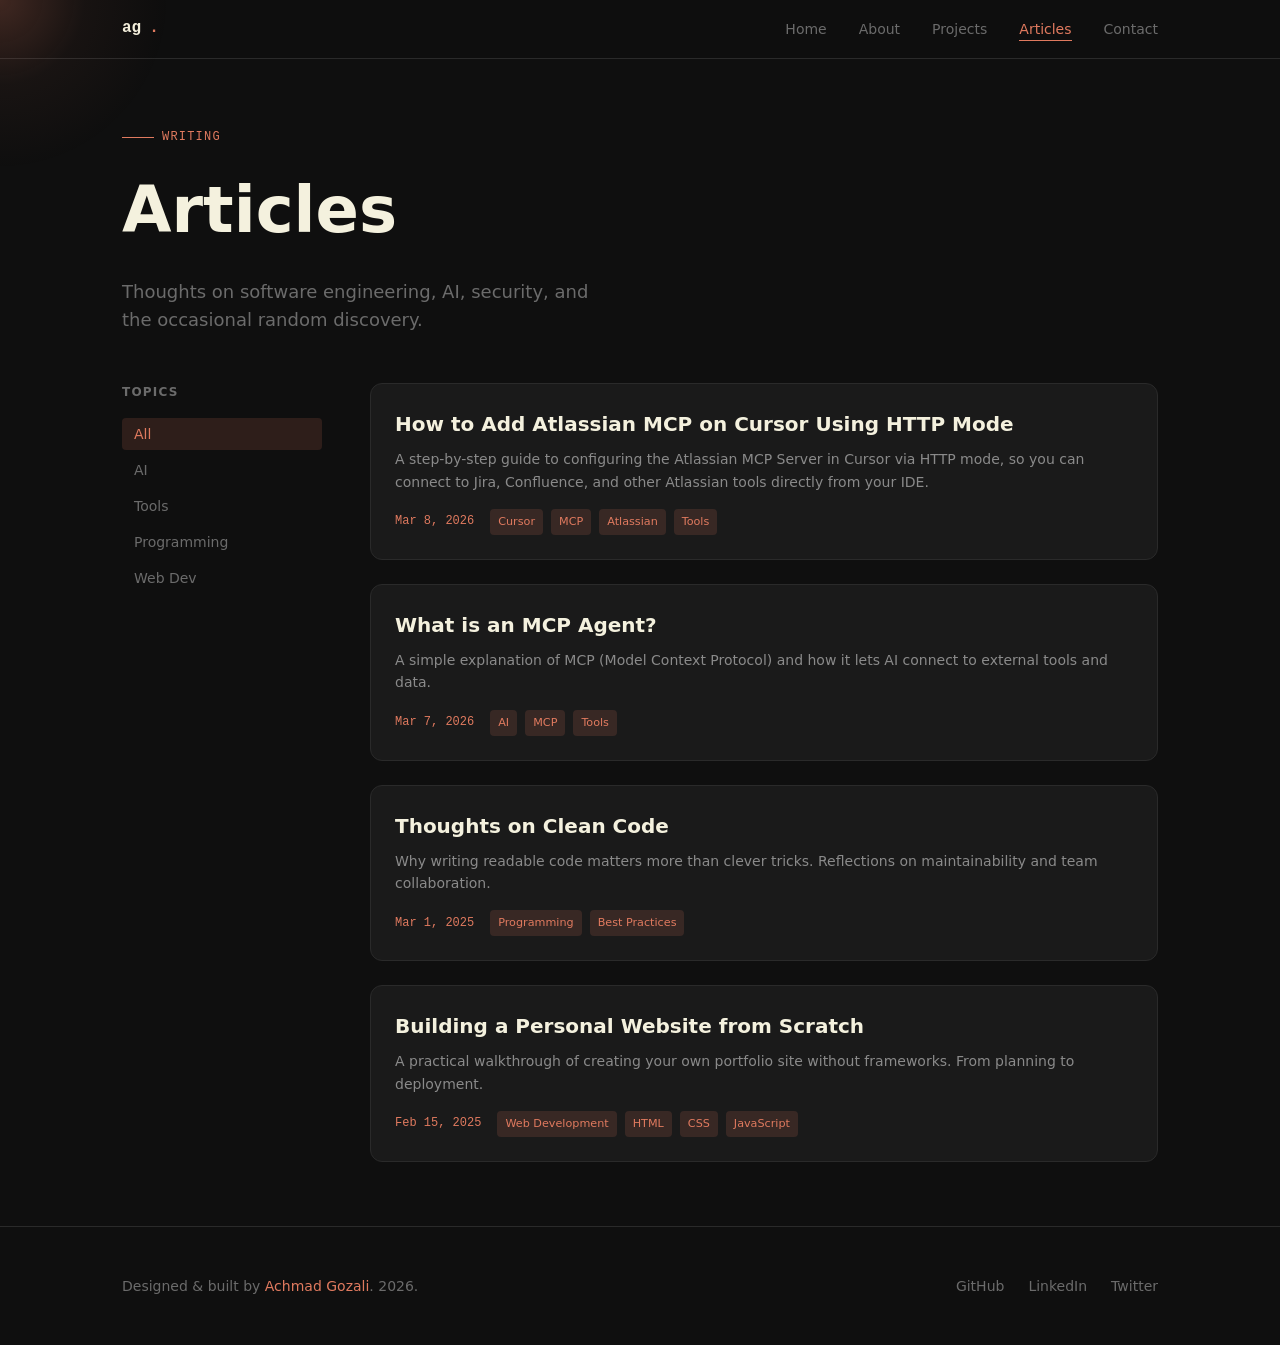
==== commit db3f02d6: "chore: harden Nginx security configuration and add new project documentation and utility files" ====
--- a/articles.html
+++ b/articles.html
@@ -5,6 +5,10 @@
   <meta name="viewport" content="width=device-width, initial-scale=1.0">
   <title>Articles — Achmad Gozali</title>
   <meta name="description" content="Thoughts on software engineering, AI, security, and building things.">
+  
+  <!-- Security Headers Fallback -->
+  <meta http-equiv="Content-Security-Policy" content="default-src 'self'; script-src 'self' 'unsafe-inline'; style-src 'self' 'unsafe-inline' https://fonts.googleapis.com; font-src 'self' https://fonts.gstatic.com; img-src 'self' data:; connect-src 'self';">
+  <meta name="referrer" content="strict-origin-when-cross-origin">
   
   <link rel="preconnect" href="https://fonts.googleapis.com">
   <link rel="preconnect" href="https://fonts.gstatic.com" crossorigin>
